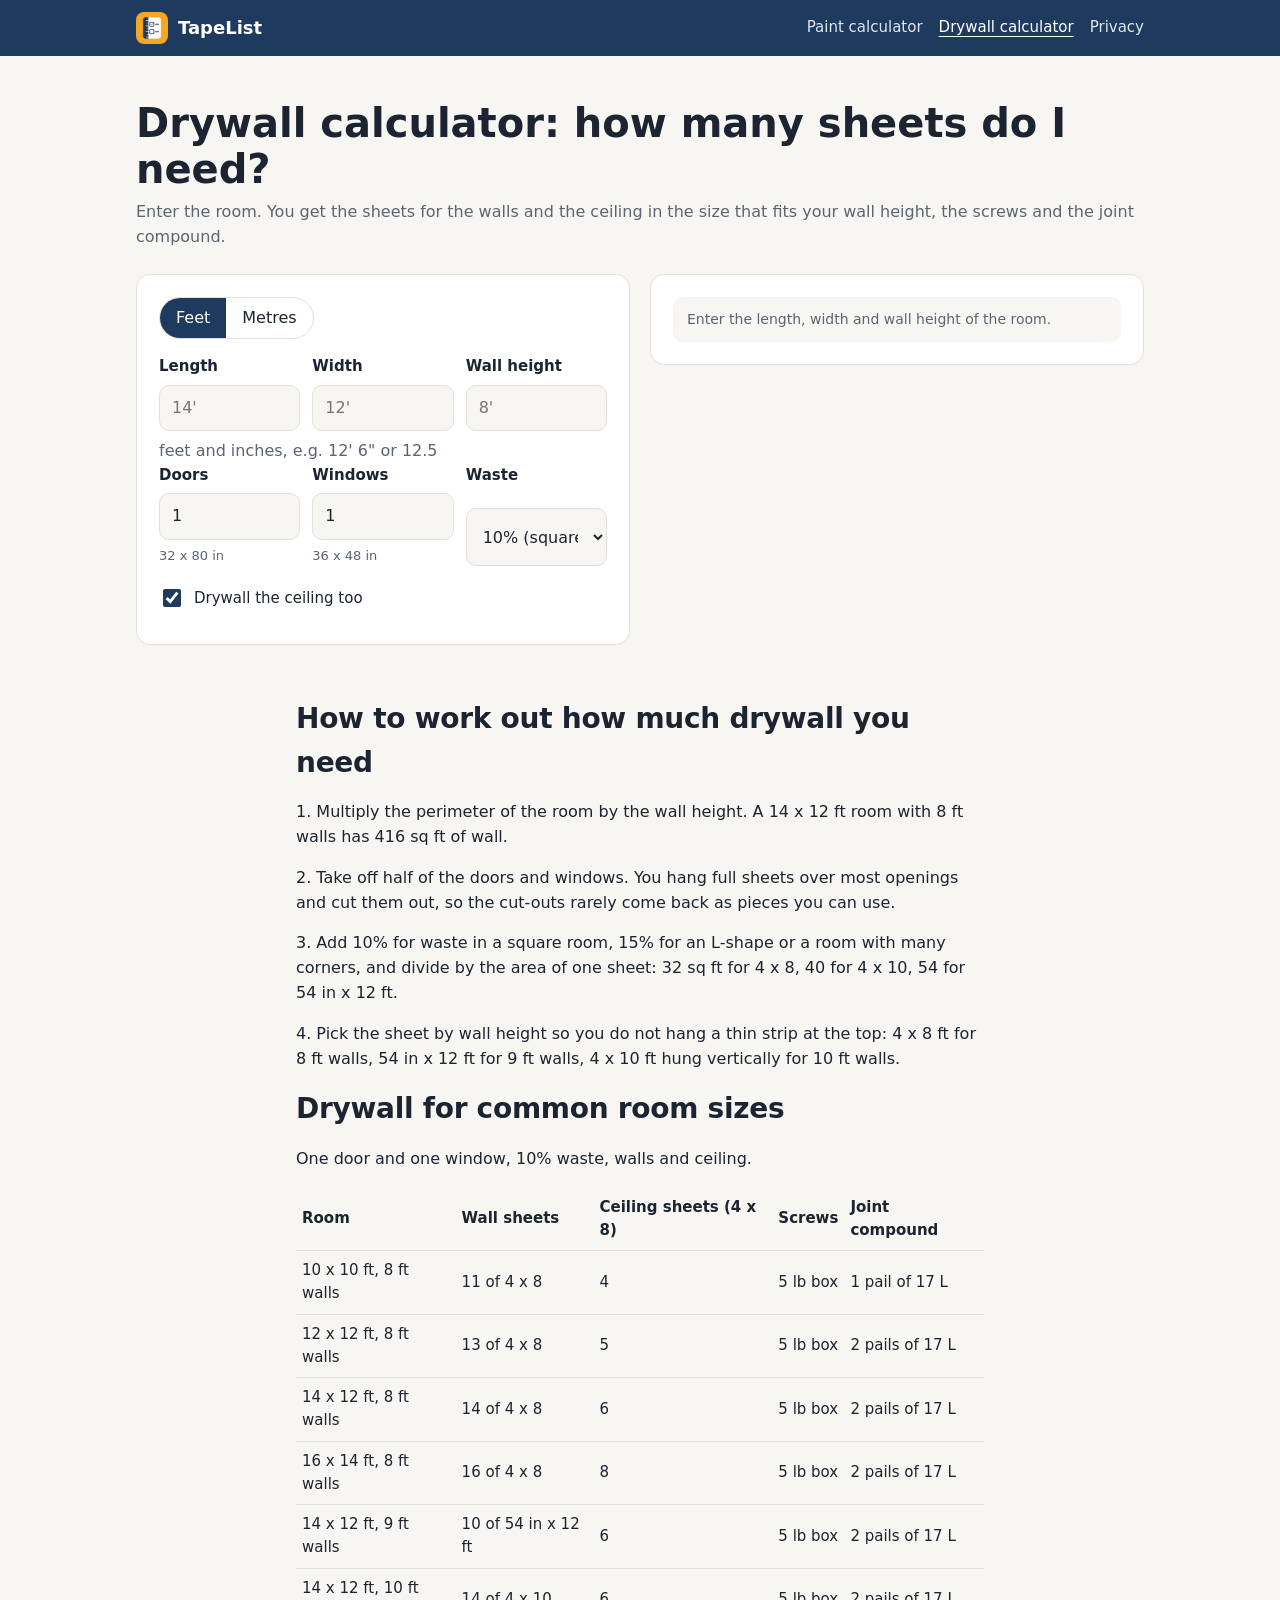
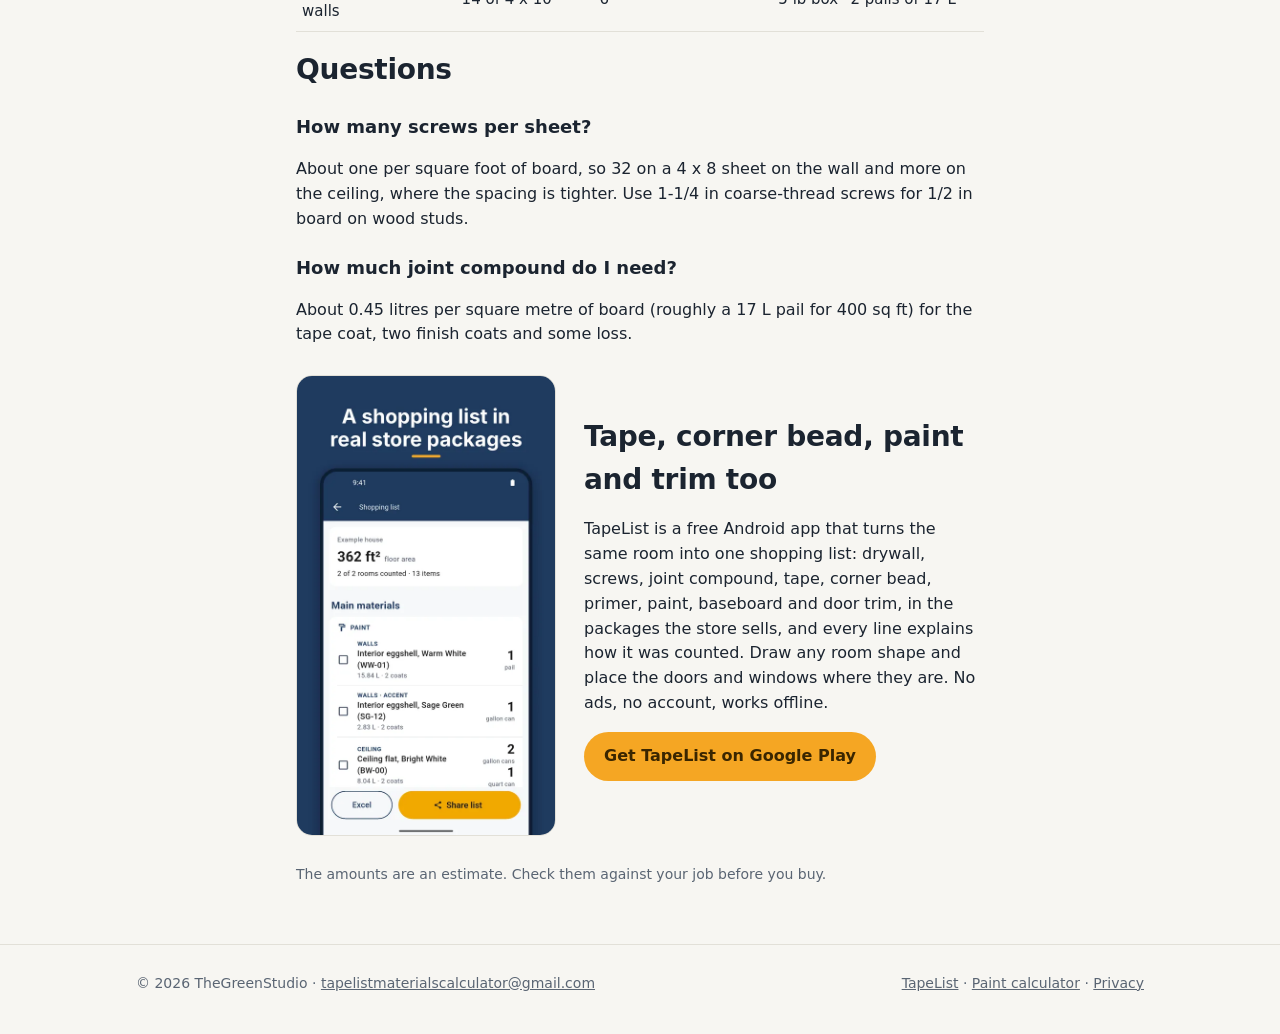
==== drywall-calculator/index.html @ efafe375 "site: landing page, paint and drywall calculators Co-Authored-By: Claude Opus 5.5 <noreply@anthropic" ====
<!doctype html>
<html lang="en">
<head>
<meta charset="utf-8">
<meta name="viewport" content="width=device-width, initial-scale=1">
<title>Drywall Calculator: How Many Sheets of Drywall Do I Need? | TapeList</title>
<meta name="description" content="Free drywall calculator for a room. Enter the size, doors and windows and get the sheets for walls and ceiling, screws and joint compound, with the math shown.">
<link rel="canonical" href="https://tapelistapp.github.io/drywall-calculator/">
<link rel="icon" href="/img/favicon.png">
<meta property="og:title" content="Drywall calculator: how many sheets do I need?">
<meta property="og:description" content="Room size in, sheets, screws and joint compound out, in the sizes stores sell.">
<meta property="og:image" content="https://tapelistapp.github.io/img/7-shopping-list.webp">
<link rel="stylesheet" href="/assets/site.css">
<script>window.CALC = 'drywall'; window.PLAY_URL = 'https://play.google.com/store/apps/details?id=io.github.tapelistapp&referrer=utm_source%3Dtapelist_site%26utm_medium%3Dweb%26utm_campaign%3Ddrywall_calculator';</script>
<script src="/assets/calc.js" defer></script>
<script src="/assets/ui.js" defer></script>
<script type="application/ld+json">
{"@context":"https://schema.org","@type":"FAQPage","mainEntity":[
{"@type":"Question","name":"How many sheets of drywall do I need for a 12 x 12 room?","acceptedAnswer":{"@type":"Answer","text":"A 12 x 12 ft room with 8 ft walls, one door and one window needs about 13 sheets of 4 x 8 ft drywall for the walls and 5 for the ceiling, with 10% for waste and half of the doors and windows taken off."}},
{"@type":"Question","name":"What size drywall should I buy for 9 ft walls?","acceptedAnswer":{"@type":"Answer","text":"For 9 ft walls, 54 in x 12 ft sheets hung horizontally cover the height in two rows with no strip. For 8 ft walls use 4 x 8 ft (or 4 x 12 ft) sheets, and for 10 ft walls 4 x 10 ft sheets hung vertically."}},
{"@type":"Question","name":"How many drywall screws do I need?","acceptedAnswer":{"@type":"Answer","text":"About one screw per square foot of board on walls and 30% more on ceilings, where the spacing is tighter. A pound of 1-1/4 in coarse screws holds roughly 240 to 280 screws, so a typical room takes one 5 lb box."}}
]}
</script>
</head>
<body>
<header class="top"><div class="wrap">
  <a class="brand" href="/"><img src="/img/icon-192.png" alt="" width="32" height="32">TapeList</a>
  <nav class="nav"><a href="/paint-calculator/">Paint calculator</a><a href="/drywall-calculator/" aria-current="page">Drywall calculator</a><a class="hide-sm" href="/privacy/">Privacy</a></nav>
</div></header>

<section class="block"><div class="wrap">
  <h1 style="font-size:clamp(28px,4.5vw,40px);margin:0 0 8px;line-height:1.15">Drywall calculator: how many sheets do I need?</h1>
  <p class="sub">Enter the room. You get the sheets for the walls and the ceiling in the size that fits your wall height, the screws and the joint compound.</p>

  <div class="calc">
    <form class="card" id="form" onsubmit="return false">
      <div class="seg" role="group" aria-label="Units"><button type="button" id="u-ft" aria-pressed="true">Feet</button><button type="button" id="u-m" aria-pressed="false">Metres</button></div>
      <div class="row3">
        <div class="field"><label for="len">Length</label><input id="len" type="text" inputmode="decimal" placeholder="14'" autocomplete="off"></div>
        <div class="field"><label for="wid">Width</label><input id="wid" type="text" inputmode="decimal" placeholder="12'" autocomplete="off"></div>
        <div class="field"><label for="hgt">Wall height</label><input id="hgt" type="text" inputmode="decimal" placeholder="8'" autocomplete="off"></div>
      </div>
      <p class="field hint unit-hint" style="margin-top:-6px">feet and inches, e.g. 12' 6" or 12.5</p>
      <div class="row3">
        <div class="field"><label for="doors">Doors</label><input id="doors" type="number" min="0" max="20" value="1"><span class="hint">32 x 80 in</span></div>
        <div class="field"><label for="windows">Windows</label><input id="windows" type="number" min="0" max="30" value="1"><span class="hint">36 x 48 in</span></div>
        <div class="field"><label for="waste">Waste</label><select id="waste"><option value="10" selected>10% (square room)</option><option value="15">15% (L-shape, many corners)</option></select></div>
      </div>
      <label class="check"><input type="checkbox" id="ceil" checked> Drywall the ceiling too</label>
    </form>
    <div class="card result" id="out" aria-live="polite"></div>
  </div>
</div></section>

<section class="block" style="padding-top:8px"><div class="wrap article">
  <h2>How to work out how much drywall you need</h2>
  <p>1. Multiply the perimeter of the room by the wall height. A 14 x 12 ft room with 8 ft walls has 416 sq ft of wall.</p>
  <p>2. Take off half of the doors and windows. You hang full sheets over most openings and cut them out, so the cut-outs rarely come back as pieces you can use.</p>
  <p>3. Add 10% for waste in a square room, 15% for an L-shape or a room with many corners, and divide by the area of one sheet: 32 sq ft for 4 x 8, 40 for 4 x 10, 54 for 54 in x 12 ft.</p>
  <p>4. Pick the sheet by wall height so you do not hang a thin strip at the top: 4 x 8 ft for 8 ft walls, 54 in x 12 ft for 9 ft walls, 4 x 10 ft hung vertically for 10 ft walls.</p>

  <h2>Drywall for common room sizes</h2>
  <p>One door and one window, 10% waste, walls and ceiling.</p>
  <table>
    <thead><tr><th>Room</th><th>Wall sheets</th><th>Ceiling sheets (4 x 8)</th><th>Screws</th><th>Joint compound</th></tr></thead>
    <tbody>
      <tr><td>10 x 10 ft, 8 ft walls</td><td>11 of 4 x 8</td><td>4</td><td>5 lb box</td><td>1 pail of 17 L</td></tr>
      <tr><td>12 x 12 ft, 8 ft walls</td><td>13 of 4 x 8</td><td>5</td><td>5 lb box</td><td>2 pails of 17 L</td></tr>
      <tr><td>14 x 12 ft, 8 ft walls</td><td>14 of 4 x 8</td><td>6</td><td>5 lb box</td><td>2 pails of 17 L</td></tr>
      <tr><td>16 x 14 ft, 8 ft walls</td><td>16 of 4 x 8</td><td>8</td><td>5 lb box</td><td>2 pails of 17 L</td></tr>
      <tr><td>14 x 12 ft, 9 ft walls</td><td>10 of 54 in x 12 ft</td><td>6</td><td>5 lb box</td><td>2 pails of 17 L</td></tr>
      <tr><td>14 x 12 ft, 10 ft walls</td><td>14 of 4 x 10</td><td>6</td><td>5 lb box</td><td>2 pails of 17 L</td></tr>
    </tbody>
  </table>

  <h2>Questions</h2>
  <h3>How many screws per sheet?</h3>
  <p>About one per square foot of board, so 32 on a 4 x 8 sheet on the wall and more on the ceiling, where the spacing is tighter. Use 1-1/4 in coarse-thread screws for 1/2 in board on wood studs.</p>
  <h3>How much joint compound do I need?</h3>
  <p>About 0.45 litres per square metre of board (roughly a 17 L pail for 400 sq ft) for the tape coat, two finish coats and some loss.</p>

  <div class="feature-shot">
    <img src="/img/7-shopping-list.webp" alt="TapeList app shopping list with drywall, screws and joint compound" width="540" height="960" loading="lazy">
    <div>
      <h2 style="margin-top:0">Tape, corner bead, paint and trim too</h2>
      <p>TapeList is a free Android app that turns the same room into one shopping list: drywall, screws, joint compound, tape, corner bead, primer, paint, baseboard and door trim, in the packages the store sells, and every line explains how it was counted. Draw any room shape and place the doors and windows where they are. No ads, no account, works offline.</p>
      <p><a class="btn" href="https://play.google.com/store/apps/details?id=io.github.tapelistapp&amp;referrer=utm_source%3Dtapelist_site%26utm_medium%3Dweb%26utm_campaign%3Ddrywall_calculator">Get TapeList on Google Play</a></p>
    </div>
  </div>
  <p class="hint" style="color:var(--muted);font-size:14px;margin-top:28px">The amounts are an estimate. Check them against your job before you buy.</p>
</div></section>

<footer><div class="wrap"><span>&copy; 2026 TheGreenStudio &middot; <a href="mailto:tapelistmaterialscalculator@gmail.com">tapelistmaterialscalculator@gmail.com</a></span><span><a href="/">TapeList</a> &middot; <a href="/paint-calculator/">Paint calculator</a> &middot; <a href="/privacy/">Privacy</a></span></div></footer>
</body>
</html>
---- assets/site.css ----
:root {
  --navy: #1f3a5f;
  --navy-2: #2b4c78;
  --amber: #f5a623;
  --amber-ink: #3a2600;
  --bg: #f7f6f2;
  --card: #ffffff;
  --ink: #1b2430;
  --muted: #5a6573;
  --line: #e2e0d8;
  --ok: #2f7d4f;
  --radius: 14px;
}
@media (prefers-color-scheme: dark) {
  :root {
    --bg: #11161d;
    --card: #1a222c;
    --ink: #e8ecf1;
    --muted: #a3adba;
    --line: #2c3743;
    --navy-2: #8fb0d9;
  }
}
* { box-sizing: border-box; }
html { -webkit-text-size-adjust: 100%; }
body {
  margin: 0;
  background: var(--bg);
  color: var(--ink);
  font: 16px/1.55 system-ui, -apple-system, "Segoe UI", Roboto, "Helvetica Neue", Arial, sans-serif;
}
a { color: var(--navy-2); }
img { max-width: 100%; height: auto; display: block; }
.wrap { max-width: 1040px; margin: 0 auto; padding: 0 16px; }

/* header */
.top { background: var(--navy); color: #fff; }
.top .wrap { display: flex; align-items: center; justify-content: space-between; gap: 12px; padding-top: 12px; padding-bottom: 12px; }
.brand { display: flex; align-items: center; gap: 10px; color: #fff; text-decoration: none; font-weight: 700; font-size: 18px; }
.brand img { width: 32px; height: 32px; border-radius: 8px; }
.nav { display: flex; gap: 16px; flex-wrap: wrap; }
.nav a { color: #dfe7f2; text-decoration: none; font-size: 15px; }
.nav a:hover, .nav a[aria-current="page"] { color: #fff; text-decoration: underline; text-underline-offset: 4px; }

/* buttons */
.btn {
  display: inline-flex; align-items: center; gap: 8px; justify-content: center;
  background: var(--amber); color: var(--amber-ink); font-weight: 700; text-decoration: none;
  padding: 12px 20px; border-radius: 999px; border: 0; font-size: 16px; cursor: pointer;
}
.btn:hover { filter: brightness(1.05); }
.btn.ghost { background: transparent; color: #fff; border: 1.5px solid rgba(255,255,255,.6); }

/* hero */
.hero { background: var(--navy); color: #fff; padding: 40px 0 56px; }
.hero .wrap { display: grid; grid-template-columns: 1.2fr .8fr; gap: 32px; align-items: center; }
.hero h1 { font-size: clamp(30px, 5vw, 46px); line-height: 1.1; margin: 0 0 14px; letter-spacing: -.01em; }
.hero p.lead { font-size: 19px; color: #dfe7f2; margin: 0 0 22px; max-width: 34em; }
.hero .cta { display: flex; gap: 12px; flex-wrap: wrap; }
.hero .note { font-size: 14px; color: #b9c7da; margin-top: 14px; }
.hero .shots { display: grid; grid-template-columns: 1fr 1fr; gap: 12px; }
.hero .shots img { border-radius: 16px; box-shadow: 0 10px 30px rgba(0,0,0,.35); }
.hero .shots img:nth-child(2) { margin-top: 36px; }

/* sections */
section.block { padding: 44px 0; }
section.block h2 { font-size: 28px; margin: 0 0 8px; letter-spacing: -.01em; }
section.block p.sub { color: var(--muted); margin: 0 0 24px; }
.grid3 { display: grid; grid-template-columns: repeat(3, 1fr); gap: 16px; }
.card { background: var(--card); border: 1px solid var(--line); border-radius: var(--radius); padding: 20px; }
.card h3 { margin: 0 0 6px; font-size: 18px; }
.card p { margin: 0; color: var(--muted); }
.feature-shot { display: grid; grid-template-columns: 260px 1fr; gap: 28px; align-items: center; margin-top: 28px; }
.feature-shot img { border-radius: 16px; border: 1px solid var(--line); }

/* calculator */
.calc { display: grid; grid-template-columns: 1fr 1fr; gap: 20px; align-items: start; }
.calc .card { padding: 22px; }
.field { display: grid; gap: 6px; margin-bottom: 14px; }
.field label { font-weight: 600; font-size: 15px; }
.field .hint { font-size: 13px; color: var(--muted); }
.row2 { display: grid; grid-template-columns: 1fr 1fr; gap: 12px; }
.row3 { display: grid; grid-template-columns: 1fr 1fr 1fr; gap: 12px; }
input[type="text"], input[type="number"], select {
  width: 100%; font: inherit; color: var(--ink); background: var(--bg);
  border: 1.5px solid var(--line); border-radius: 10px; padding: 10px 12px;
}
input:focus, select:focus { outline: none; border-color: var(--amber); box-shadow: 0 0 0 3px rgba(245,166,35,.25); }
input.bad { border-color: #c0392b; }
.check { display: flex; gap: 10px; align-items: center; margin: 6px 0 12px; font-size: 15px; }
.check input { width: 18px; height: 18px; accent-color: var(--navy); }
.seg { display: inline-flex; border: 1.5px solid var(--line); border-radius: 999px; overflow: hidden; margin-bottom: 16px; }
.seg button { font: inherit; border: 0; background: transparent; color: var(--ink); padding: 8px 16px; cursor: pointer; }
.seg button[aria-pressed="true"] { background: var(--navy); color: #fff; }

.result h3 { margin: 0 0 12px; font-size: 18px; }
.buy { list-style: none; margin: 0 0 16px; padding: 0; }
.buy li { display: flex; justify-content: space-between; gap: 12px; padding: 12px 0; border-bottom: 1px solid var(--line); }
.buy li:last-child { border-bottom: 0; }
.buy .what { font-weight: 600; }
.buy .what small { display: block; font-weight: 400; color: var(--muted); font-size: 13px; }
.buy .qty { font-weight: 800; font-size: 18px; white-space: nowrap; color: var(--navy-2); }
.why { font-size: 14px; color: var(--muted); background: var(--bg); border-radius: 10px; padding: 12px 14px; }
.why b { color: var(--ink); }
.promo { margin-top: 16px; padding: 16px; border-radius: 12px; background: var(--navy); color: #fff; }
.promo p { margin: 0 0 12px; color: #dfe7f2; font-size: 15px; }

/* article */
.article { max-width: 720px; }
.article h2 { font-size: 24px; margin: 32px 0 8px; }
.article h3 { font-size: 18px; margin: 22px 0 6px; }
.article table { border-collapse: collapse; width: 100%; margin: 10px 0 16px; font-size: 15px; }
.article th, .article td { border-bottom: 1px solid var(--line); padding: 8px 6px; text-align: left; }
.article th { font-weight: 700; }

footer { border-top: 1px solid var(--line); padding: 28px 0 40px; color: var(--muted); font-size: 14px; }
footer .wrap { display: flex; justify-content: space-between; gap: 16px; flex-wrap: wrap; }
footer a { color: var(--muted); }

@media (max-width: 820px) {
  .hero .wrap, .calc, .feature-shot { grid-template-columns: 1fr; }
  .hero .shots { max-width: 420px; }
  .grid3 { grid-template-columns: 1fr; }
  .feature-shot img { max-width: 260px; }
  .nav { gap: 12px; }
  .nav a.hide-sm { display: none; }
}
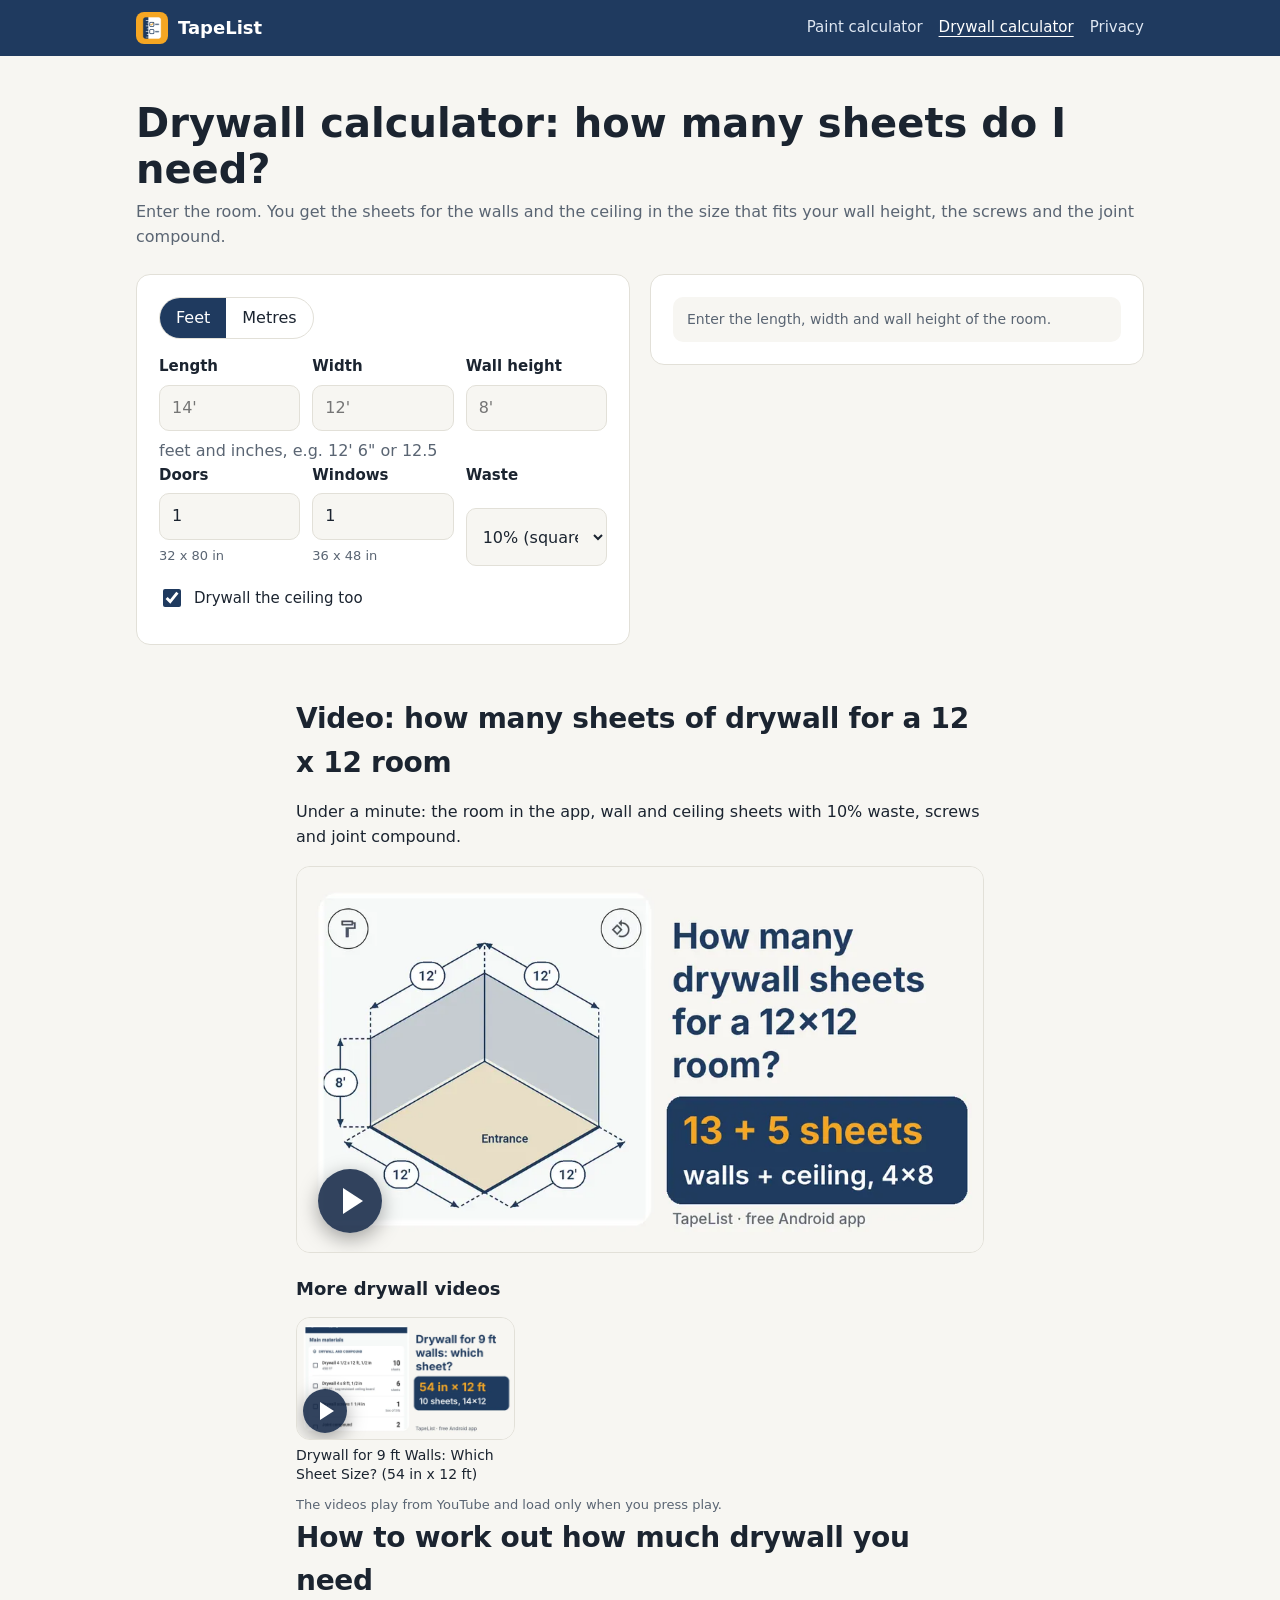
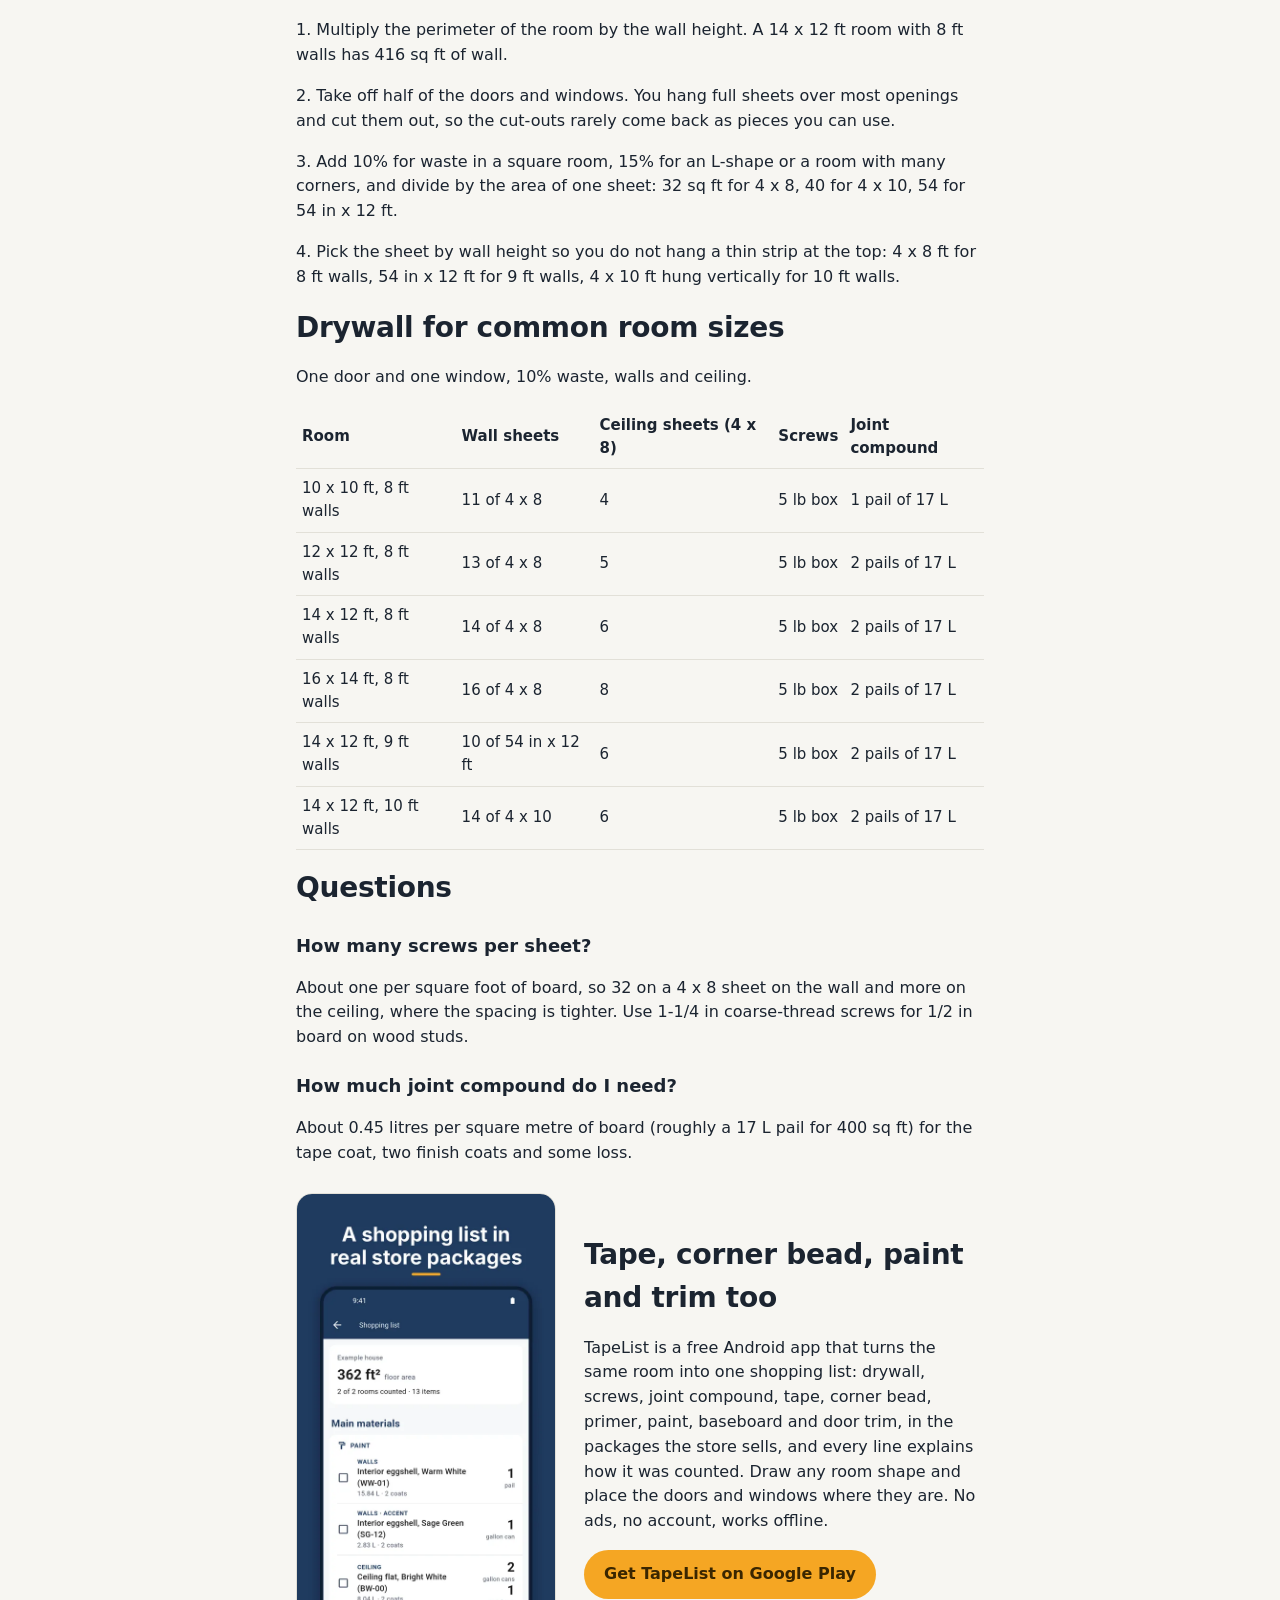
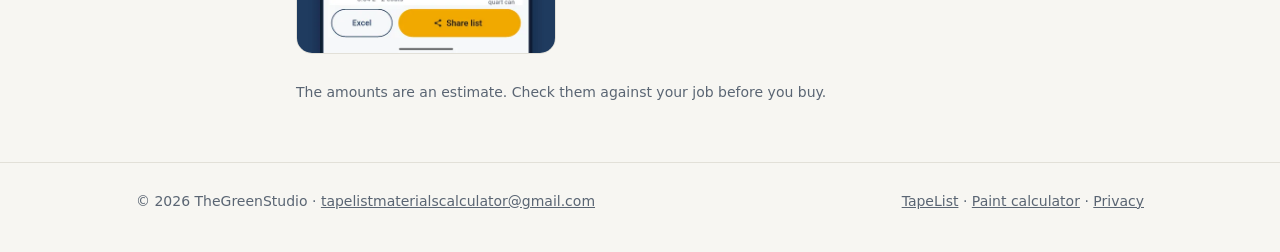
==== commit a1461dc9: "calculators: embed videos 2-6 (click to load, VideoObject) Co-Authored-By: Claude Opus 5.5 <noreply@" ====
--- a/drywall-calculator/index.html
+++ b/drywall-calculator/index.html
@@ -20,6 +20,12 @@
 {"@type":"Question","name":"What size drywall should I buy for 9 ft walls?","acceptedAnswer":{"@type":"Answer","text":"For 9 ft walls, 54 in x 12 ft sheets hung horizontally cover the height in two rows with no strip. For 8 ft walls use 4 x 8 ft (or 4 x 12 ft) sheets, and for 10 ft walls 4 x 10 ft sheets hung vertically."}},
 {"@type":"Question","name":"How many drywall screws do I need?","acceptedAnswer":{"@type":"Answer","text":"About one screw per square foot of board on walls and 30% more on ceilings, where the spacing is tighter. A pound of 1-1/4 in coarse screws holds roughly 240 to 280 screws, so a typical room takes one 5 lb box."}}
 ]}
+</script>
+<script type="application/ld+json">
+{"@context": "https://schema.org", "@type": "VideoObject", "name": "How Many Sheets of Drywall for a 12x12 Room? (13 + 5)", "description": "A 12x12 room with 8 ft walls, one door and one window takes 13 sheets of 4x8 drywall for the walls and 5 for the ceiling (10% waste included), plus 1 box of screws (5 lb) and 2 pails of joint compound.", "thumbnailUrl": ["https://tapelistapp.github.io/img/video-v2-drywall-12x12.webp", "https://i.ytimg.com/vi/J6LXCZWHs7w/hqdefault.jpg"], "uploadDate": "2026-11-24T18:30:00-06:00", "duration": "PT47S", "embedUrl": "https://www.youtube-nocookie.com/embed/J6LXCZWHs7w", "url": "https://www.youtube.com/watch?v=J6LXCZWHs7w", "publisher": {"@type": "Organization", "name": "TheGreenStudio"}}
+</script>
+<script type="application/ld+json">
+{"@context": "https://schema.org", "@type": "VideoObject", "name": "Drywall for 9 ft Walls: Which Sheet Size? (54 in x 12 ft)", "description": "For 9 ft walls, hang 54 in x 12 ft sheets (4 1/2 x 12 ft): two rows make exactly 9 ft, with no 1 ft strip. A 14x12 room with 9 ft walls takes 10 of them, plus 6 sheets of 4x8 ceiling board.", "thumbnailUrl": ["https://tapelistapp.github.io/img/video-v5-drywall-9ft-walls.webp", "https://i.ytimg.com/vi/8Ft7YEdm2PE/hqdefault.jpg"], "uploadDate": "2026-11-24T18:30:00-06:00", "duration": "PT37S", "embedUrl": "https://www.youtube-nocookie.com/embed/8Ft7YEdm2PE", "url": "https://www.youtube.com/watch?v=8Ft7YEdm2PE", "publisher": {"@type": "Organization", "name": "TheGreenStudio"}}
 </script>
 </head>
 <body>
@@ -53,6 +59,25 @@
 </div></section>
 
 <section class="block" style="padding-top:8px"><div class="wrap article">
+  <h2>Video: how many sheets of drywall for a 12 x 12 room</h2>
+  <p>Under a minute: the room in the app, wall and ceiling sheets with 10% waste, screws and joint compound.</p>
+  <a class="video" href="https://www.youtube.com/watch?v=J6LXCZWHs7w" data-yt="J6LXCZWHs7w" aria-label="Play the video: How Many Sheets of Drywall for a 12x12 Room? (13 + 5)">
+    <img src="/img/video-v2-drywall-12x12.webp" alt="How Many Sheets of Drywall for a 12x12 Room? (13 + 5)" width="960" height="540" loading="lazy">
+    <span class="play" aria-hidden="true"></span>
+  </a>
+  <h3 class="vgrid-title">More drywall videos</h3>
+<div class="vgrid">
+  <figure>
+  <a class="video" href="https://www.youtube.com/watch?v=8Ft7YEdm2PE" data-yt="8Ft7YEdm2PE" aria-label="Play the video: Drywall for 9 ft Walls: Which Sheet Size? (54 in x 12 ft)">
+    <img src="/img/video-v5-drywall-9ft-walls.webp" alt="Drywall for 9 ft Walls: Which Sheet Size? (54 in x 12 ft)" width="960" height="540" loading="lazy">
+    <span class="play" aria-hidden="true"></span>
+  </a>
+    <figcaption>Drywall for 9 ft Walls: Which Sheet Size? (54 in x 12 ft)</figcaption>
+  </figure>
+</div>
+  <p class="hint video-note">The videos play from YouTube and load only when you press play.</p>
+</div>
+<div class="wrap article">
   <h2>How to work out how much drywall you need</h2>
   <p>1. Multiply the perimeter of the room by the wall height. A 14 x 12 ft room with 8 ft walls has 416 sq ft of wall.</p>
   <p>2. Take off half of the doors and windows. You hang full sheets over most openings and cut them out, so the cut-outs rarely come back as pieces you can use.</p>
@@ -91,5 +116,8 @@
 </div></section>
 
 <footer><div class="wrap"><span>&copy; 2026 TheGreenStudio &middot; <a href="mailto:tapelistmaterialscalculator@gmail.com">tapelistmaterialscalculator@gmail.com</a></span><span><a href="/">TapeList</a> &middot; <a href="/paint-calculator/">Paint calculator</a> &middot; <a href="/privacy/">Privacy</a></span></div></footer>
+<script>
+document.querySelectorAll('a.video[data-yt]').forEach(function(a){a.addEventListener('click',function(e){e.preventDefault();var f=document.createElement('iframe');f.src='https://www.youtube-nocookie.com/embed/'+a.dataset.yt+'?autoplay=1&rel=0';f.title=a.getAttribute('aria-label');f.allow='autoplay; encrypted-media; picture-in-picture';f.allowFullscreen=true;f.className='video-frame';a.replaceWith(f);});});
+</script>
 </body>
 </html>
--- a/assets/site.css
+++ b/assets/site.css
@@ -125,3 +125,18 @@
   .nav { gap: 12px; }
   .nav a.hide-sm { display: none; }
 }
+
+/* video */
+.video, .video-frame { display: block; position: relative; width: 100%; aspect-ratio: 16 / 9; border-radius: var(--radius); overflow: hidden; border: 1px solid var(--line); background: #000; margin: 12px 0 6px; }
+.video img { width: 100%; height: 100%; object-fit: cover; display: block; }
+.video .play { position: absolute; left: 3%; bottom: 5%; width: 64px; height: 64px; border-radius: 50%; background: rgba(15,35,66,.85); box-shadow: 0 6px 20px rgba(0,0,0,.35); }
+.video .play::after { content: ""; position: absolute; left: 25px; top: 19px; border-style: solid; border-width: 13px 0 13px 20px; border-color: transparent transparent transparent #fff; }
+.video:hover .play, .video:focus-visible .play { background: var(--amber); }
+.video-note { font-size: 13px; color: var(--muted); margin: 12px 0 0; }
+.vgrid-title { font-size: 18px; margin: 24px 0 4px; }
+.vgrid { display: grid; grid-template-columns: repeat(auto-fill, minmax(200px, 1fr)); gap: 16px; }
+.vgrid figure { margin: 0; }
+.vgrid .video { margin: 8px 0 6px; }
+.vgrid .video .play { width: 44px; height: 44px; }
+.vgrid .video .play::after { left: 17px; top: 13px; border-width: 9px 0 9px 14px; }
+.vgrid figcaption { font-size: 14px; line-height: 1.35; color: var(--ink); }
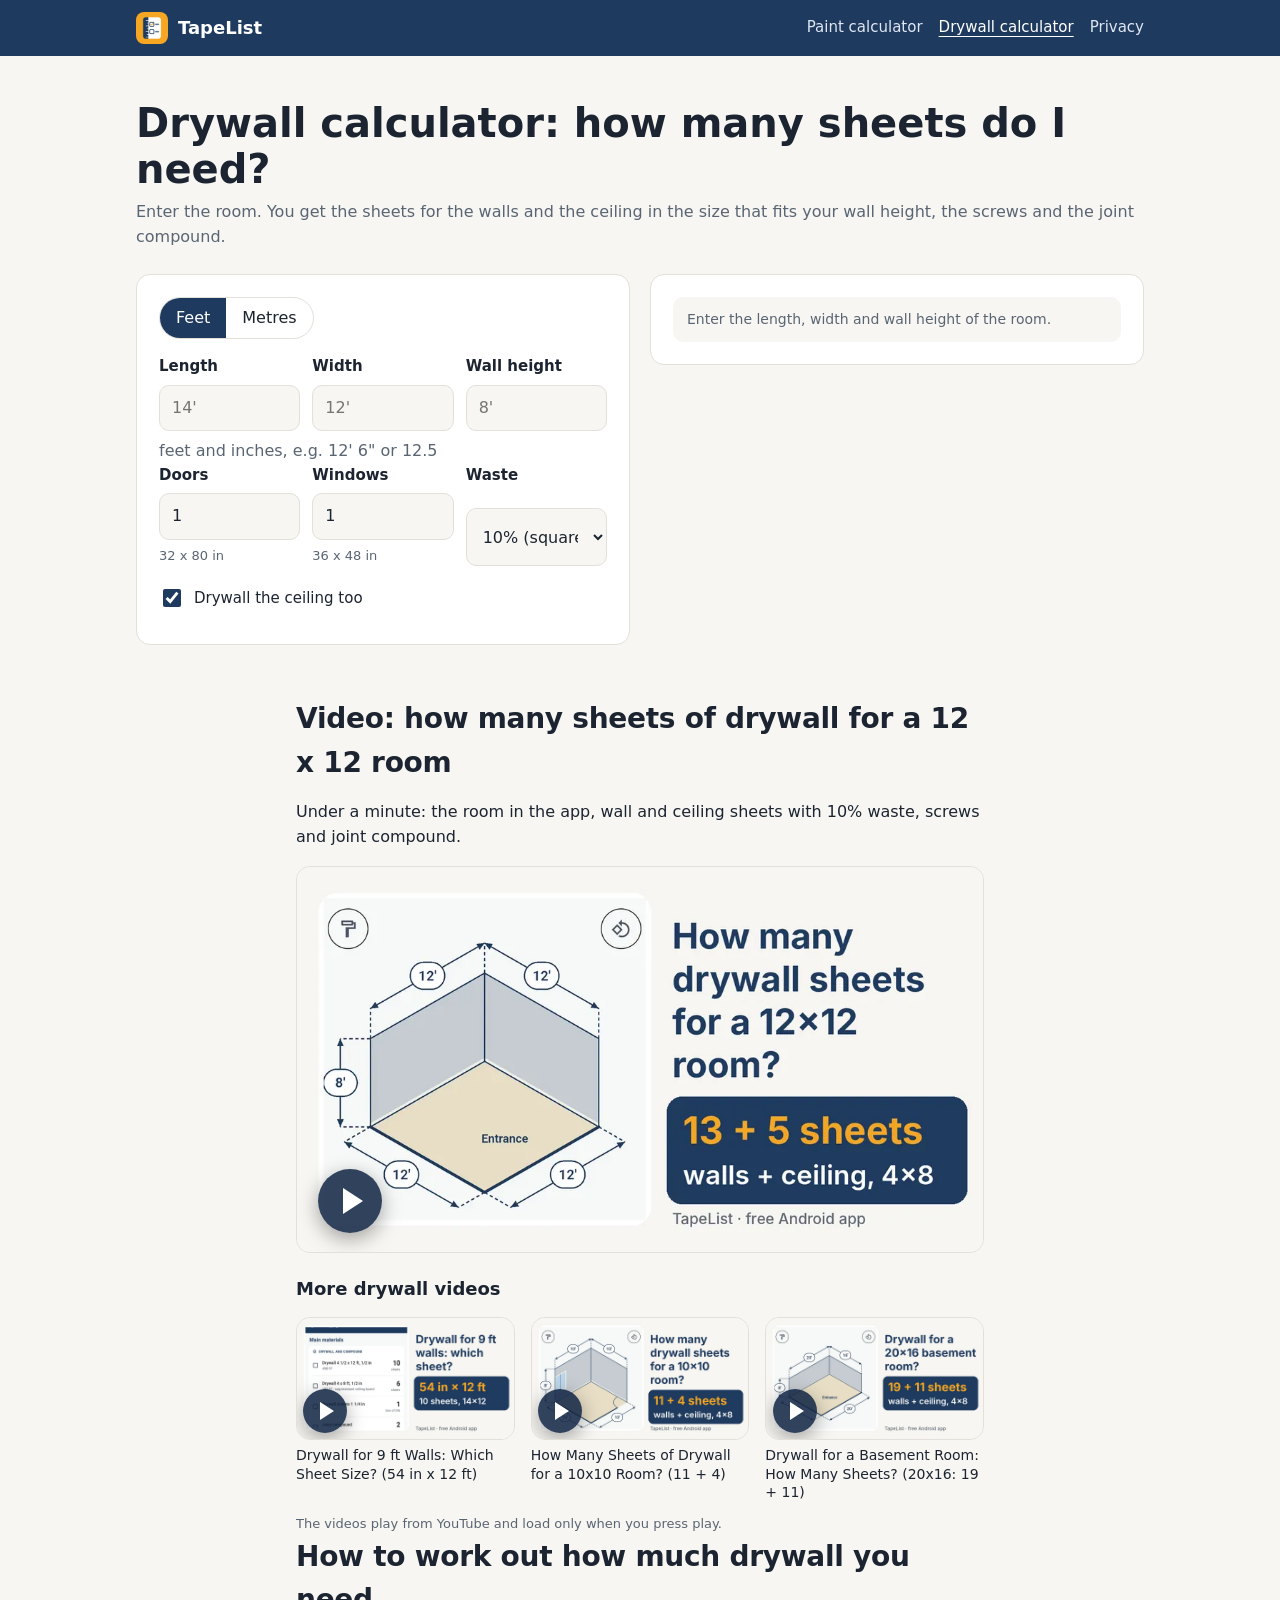
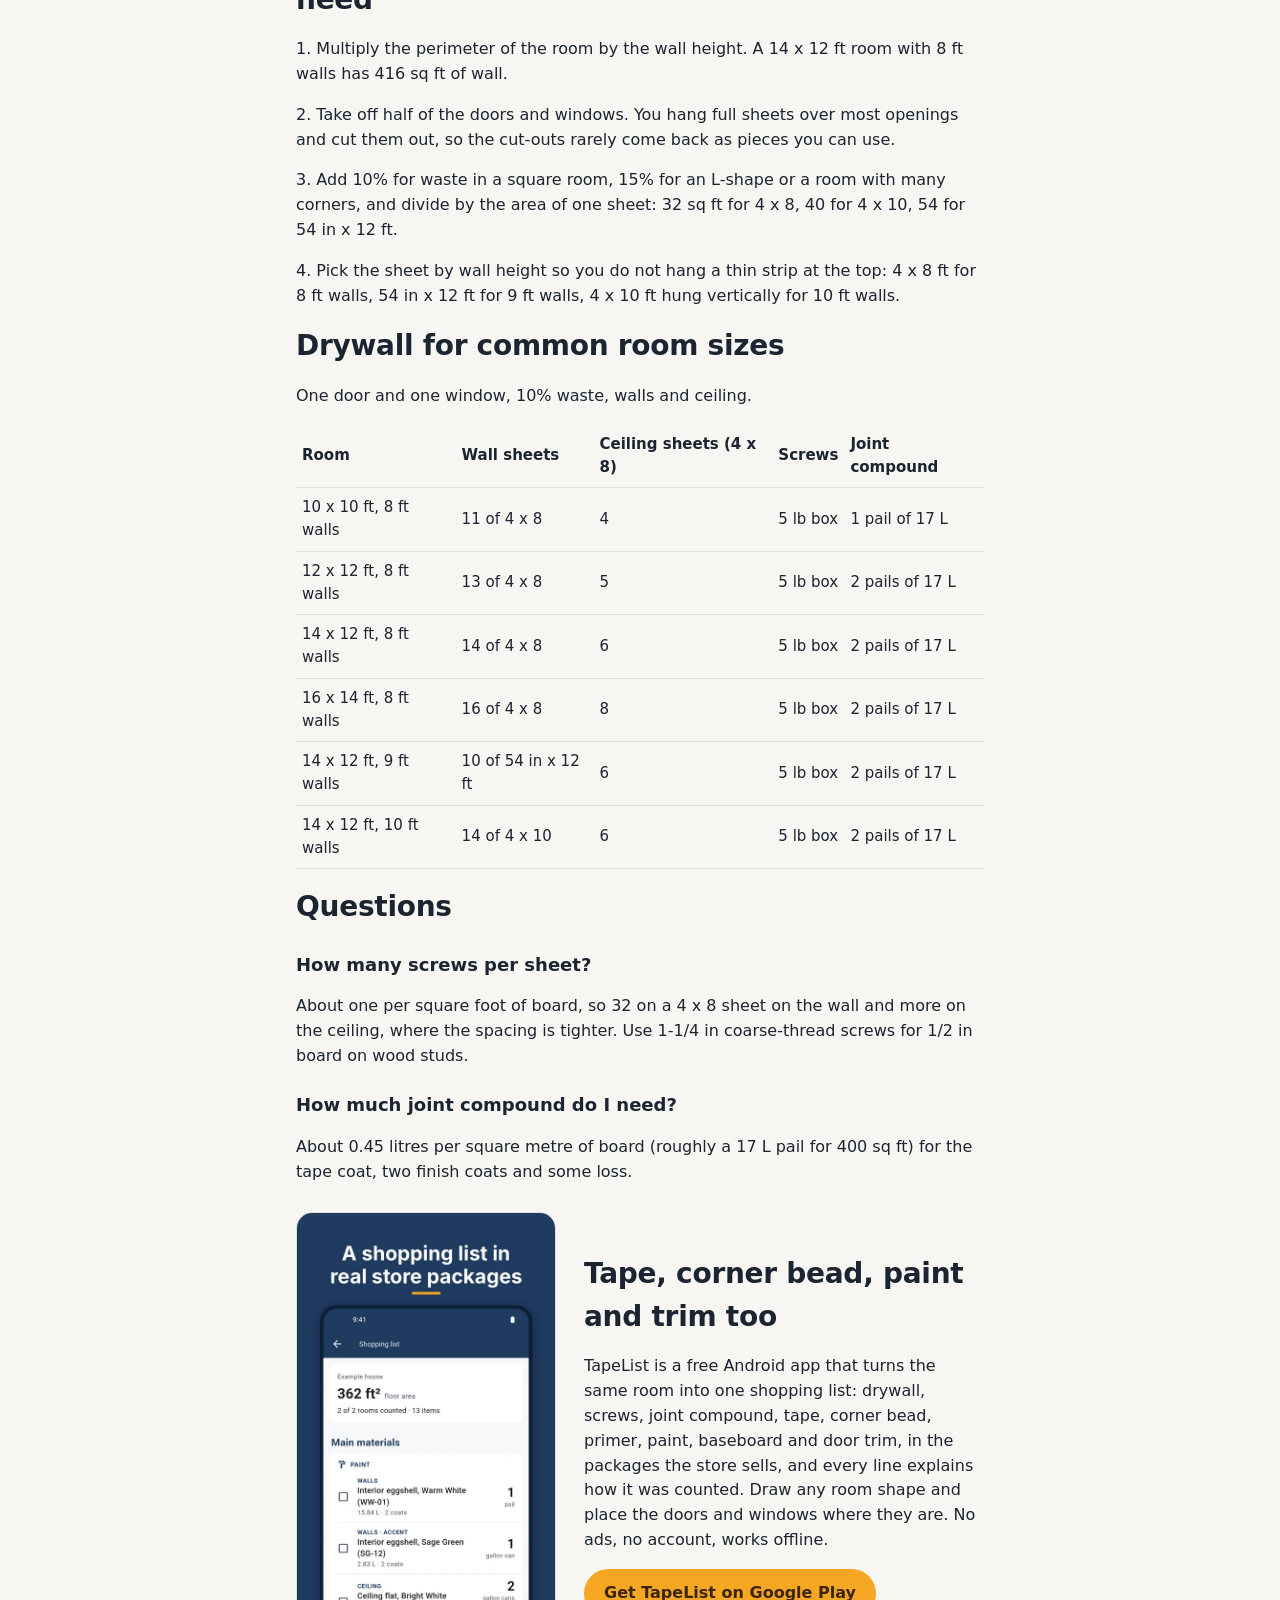
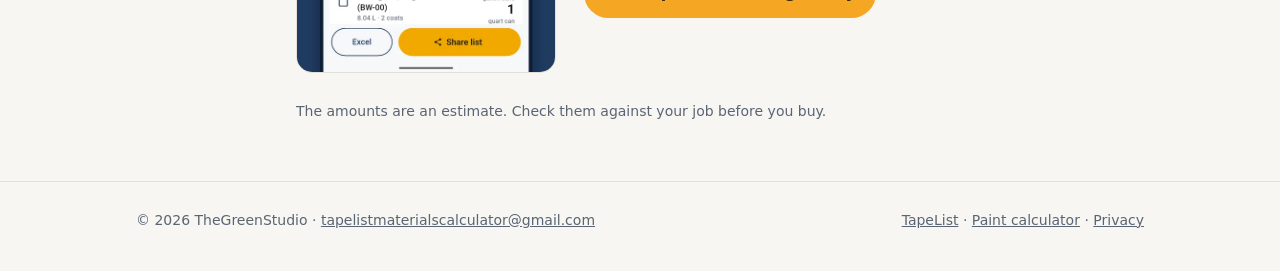
==== commit b3c76bad: "calculators: embed videos 7-10, 12 (click to load, VideoObject) Paint page: primer for new drywall, " ====
--- a/drywall-calculator/index.html
+++ b/drywall-calculator/index.html
@@ -26,6 +26,12 @@
 </script>
 <script type="application/ld+json">
 {"@context": "https://schema.org", "@type": "VideoObject", "name": "Drywall for 9 ft Walls: Which Sheet Size? (54 in x 12 ft)", "description": "For 9 ft walls, hang 54 in x 12 ft sheets (4 1/2 x 12 ft): two rows make exactly 9 ft, with no 1 ft strip. A 14x12 room with 9 ft walls takes 10 of them, plus 6 sheets of 4x8 ceiling board.", "thumbnailUrl": ["https://tapelistapp.github.io/img/video-v5-drywall-9ft-walls.webp", "https://i.ytimg.com/vi/8Ft7YEdm2PE/hqdefault.jpg"], "uploadDate": "2026-11-24T18:30:00-06:00", "duration": "PT37S", "embedUrl": "https://www.youtube-nocookie.com/embed/8Ft7YEdm2PE", "url": "https://www.youtube.com/watch?v=8Ft7YEdm2PE", "publisher": {"@type": "Organization", "name": "TheGreenStudio"}}
+</script>
+<script type="application/ld+json">
+{"@context": "https://schema.org", "@type": "VideoObject", "name": "How Many Sheets of Drywall for a 10x10 Room? (11 + 4)", "description": "A 10x10 room with 8 ft walls, one door and one window takes 11 sheets of 4x8 drywall for the walls and 4 for the ceiling (10% waste included), plus 1 box of screws (5 lb) and 1 pail of joint compound (17 L).", "thumbnailUrl": ["https://tapelistapp.github.io/img/video-v9-drywall-10x10.webp", "https://i.ytimg.com/vi/AFMwbjLiZJI/hqdefault.jpg"], "uploadDate": "2026-11-25T18:00:00-06:00", "duration": "PT40S", "embedUrl": "https://www.youtube-nocookie.com/embed/AFMwbjLiZJI", "url": "https://www.youtube.com/watch?v=AFMwbjLiZJI", "publisher": {"@type": "Organization", "name": "TheGreenStudio"}}
+</script>
+<script type="application/ld+json">
+{"@context": "https://schema.org", "@type": "VideoObject", "name": "Drywall for a Basement Room: How Many Sheets? (20x16: 19 + 11)", "description": "A 20x16 basement room with 8 ft walls, two doors and three windows takes 19 sheets of 4x8 drywall for the walls and 11 for the ceiling (10% waste included), plus 1 box of screws (5 lb) and 2 pails of joint compound (17 L) and a 2 L tub.", "thumbnailUrl": ["https://tapelistapp.github.io/img/video-v10-drywall-basement.webp", "https://i.ytimg.com/vi/WpyYuWPqc_0/hqdefault.jpg"], "uploadDate": "2026-11-25T18:00:00-06:00", "duration": "PT51S", "embedUrl": "https://www.youtube-nocookie.com/embed/WpyYuWPqc_0", "url": "https://www.youtube.com/watch?v=WpyYuWPqc_0", "publisher": {"@type": "Organization", "name": "TheGreenStudio"}}
 </script>
 </head>
 <body>
@@ -74,6 +80,20 @@
   </a>
     <figcaption>Drywall for 9 ft Walls: Which Sheet Size? (54 in x 12 ft)</figcaption>
   </figure>
+  <figure>
+  <a class="video" href="https://www.youtube.com/watch?v=AFMwbjLiZJI" data-yt="AFMwbjLiZJI" aria-label="Play the video: How Many Sheets of Drywall for a 10x10 Room? (11 + 4)">
+    <img src="/img/video-v9-drywall-10x10.webp" alt="How Many Sheets of Drywall for a 10x10 Room? (11 + 4)" width="960" height="540" loading="lazy">
+    <span class="play" aria-hidden="true"></span>
+  </a>
+    <figcaption>How Many Sheets of Drywall for a 10x10 Room? (11 + 4)</figcaption>
+  </figure>
+  <figure>
+  <a class="video" href="https://www.youtube.com/watch?v=WpyYuWPqc_0" data-yt="WpyYuWPqc_0" aria-label="Play the video: Drywall for a Basement Room: How Many Sheets? (20x16: 19 + 11)">
+    <img src="/img/video-v10-drywall-basement.webp" alt="Drywall for a Basement Room: How Many Sheets? (20x16: 19 + 11)" width="960" height="540" loading="lazy">
+    <span class="play" aria-hidden="true"></span>
+  </a>
+    <figcaption>Drywall for a Basement Room: How Many Sheets? (20x16: 19 + 11)</figcaption>
+  </figure>
 </div>
   <p class="hint video-note">The videos play from YouTube and load only when you press play.</p>
 </div>
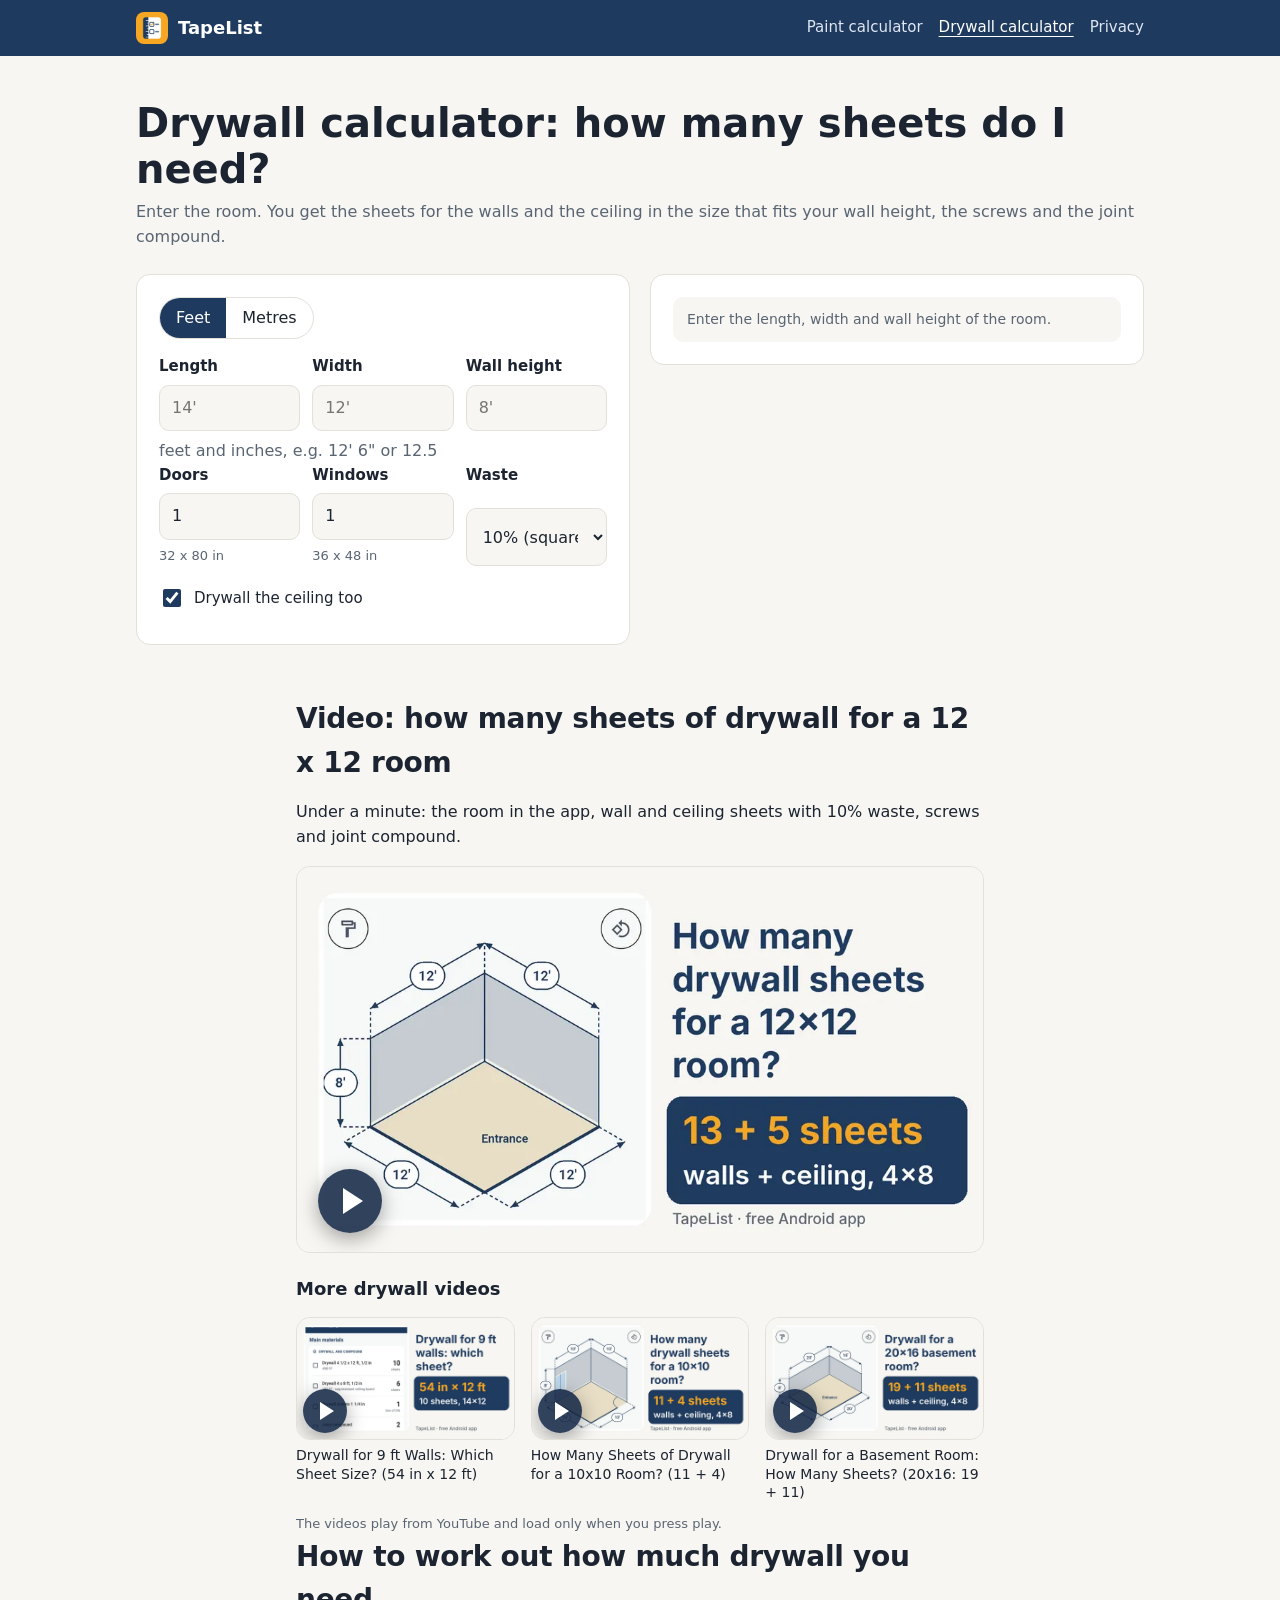
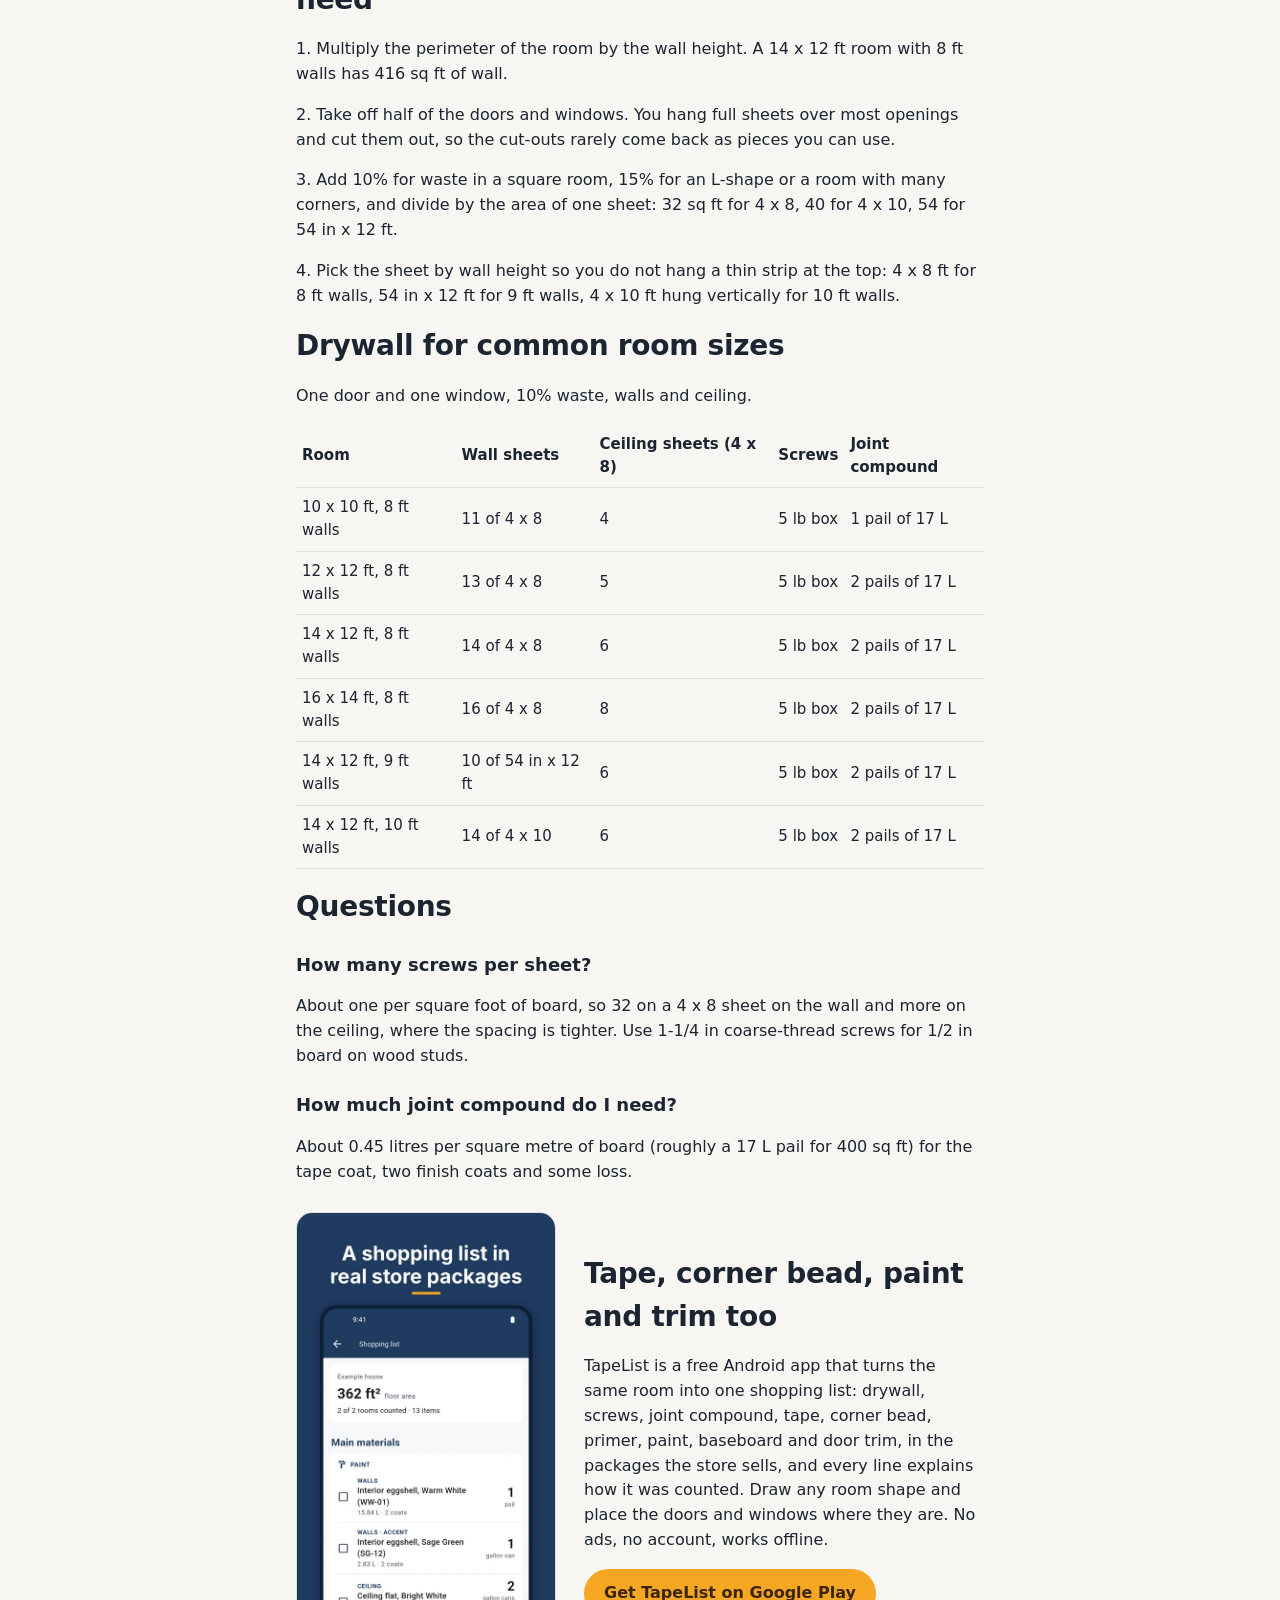
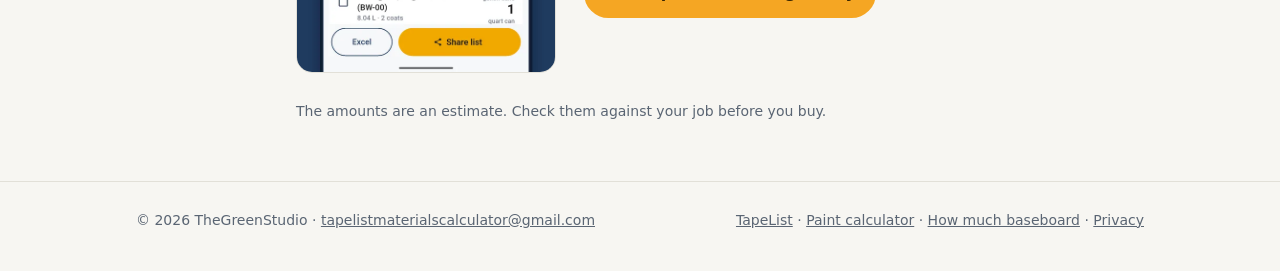
==== commit 301360e0: "New page: how much baseboard (12x12 example, video 11) Answer-first page with the method, worked exa" ====
--- a/drywall-calculator/index.html
+++ b/drywall-calculator/index.html
@@ -135,7 +135,7 @@
   <p class="hint" style="color:var(--muted);font-size:14px;margin-top:28px">The amounts are an estimate. Check them against your job before you buy.</p>
 </div></section>
 
-<footer><div class="wrap"><span>&copy; 2026 TheGreenStudio &middot; <a href="mailto:tapelistmaterialscalculator@gmail.com">tapelistmaterialscalculator@gmail.com</a></span><span><a href="/">TapeList</a> &middot; <a href="/paint-calculator/">Paint calculator</a> &middot; <a href="/privacy/">Privacy</a></span></div></footer>
+<footer><div class="wrap"><span>&copy; 2026 TheGreenStudio &middot; <a href="mailto:tapelistmaterialscalculator@gmail.com">tapelistmaterialscalculator@gmail.com</a></span><span><a href="/">TapeList</a> &middot; <a href="/paint-calculator/">Paint calculator</a> &middot; <a href="/how-much-baseboard/">How much baseboard</a> &middot; <a href="/privacy/">Privacy</a></span></div></footer>
 <script>
 document.querySelectorAll('a.video[data-yt]').forEach(function(a){a.addEventListener('click',function(e){e.preventDefault();var f=document.createElement('iframe');f.src='https://www.youtube-nocookie.com/embed/'+a.dataset.yt+'?autoplay=1&rel=0';f.title=a.getAttribute('aria-label');f.allow='autoplay; encrypted-media; picture-in-picture';f.allowFullscreen=true;f.className='video-frame';a.replaceWith(f);});});
 </script>
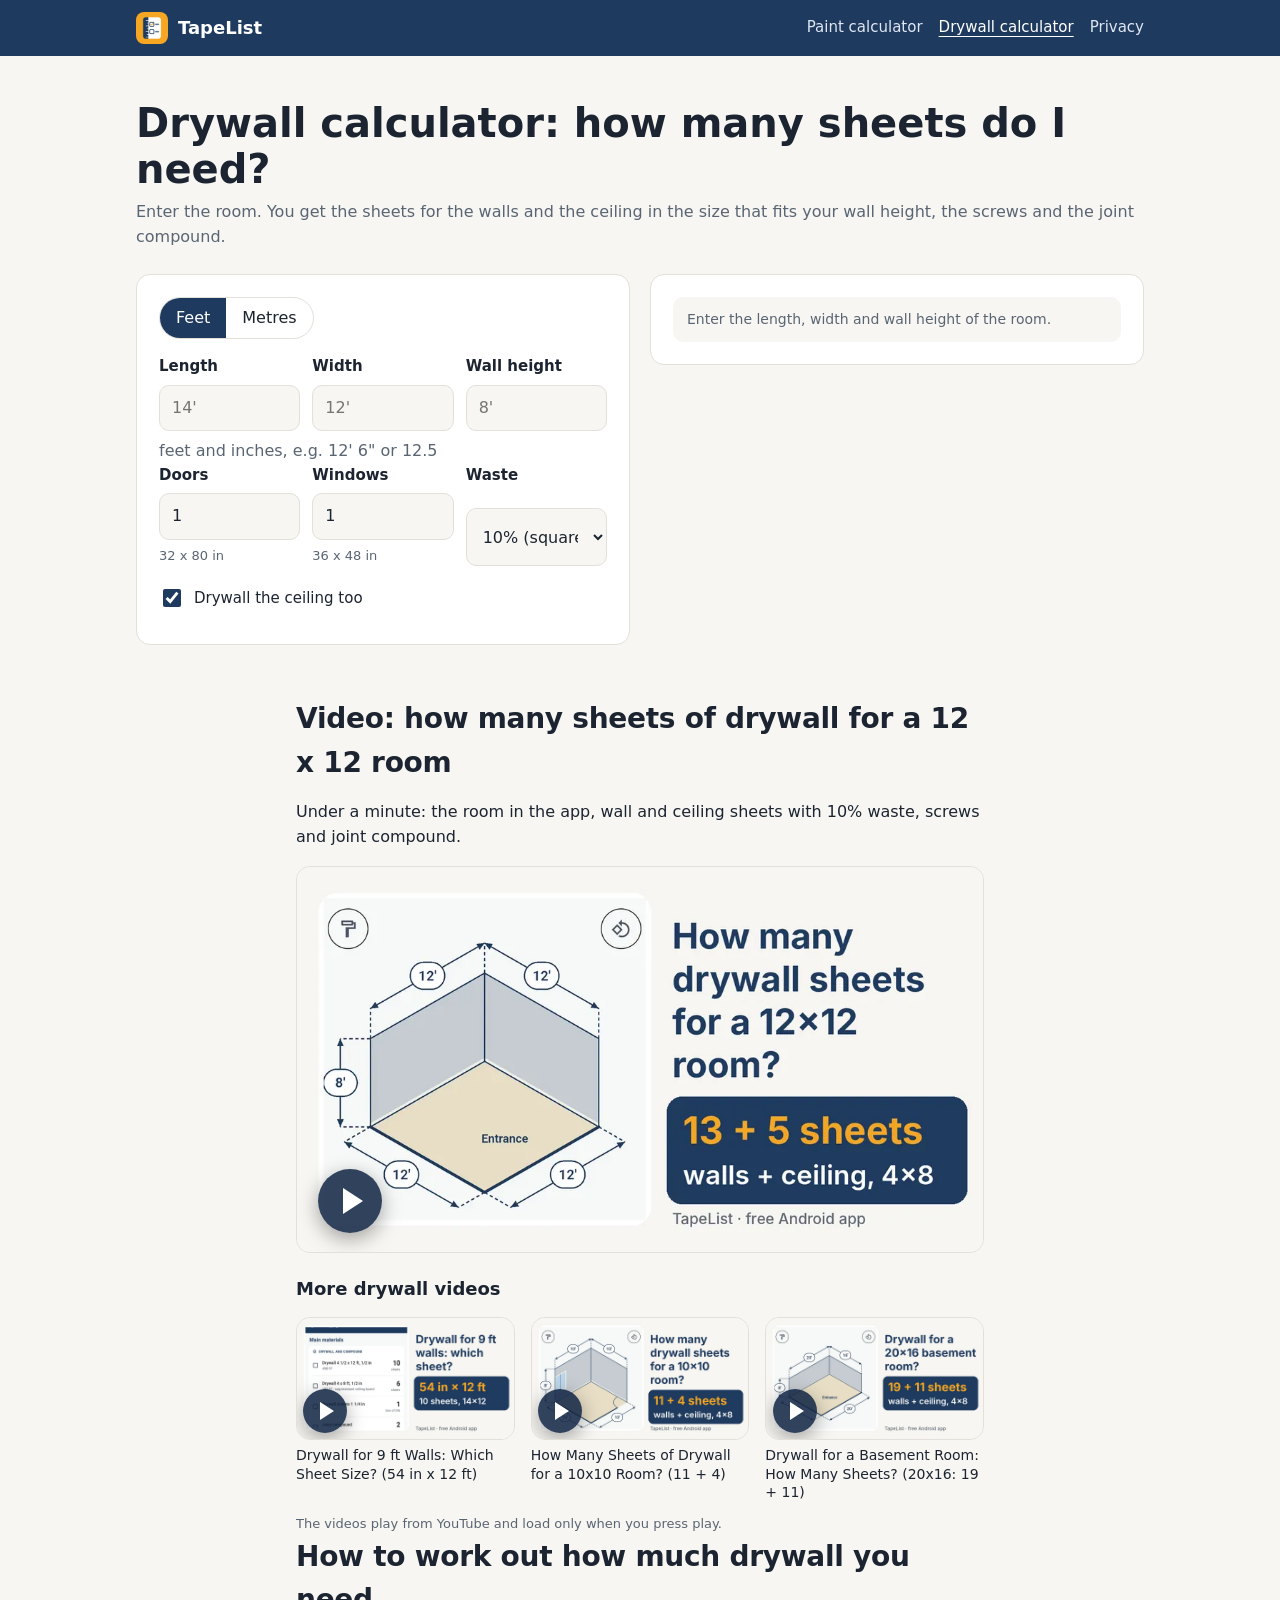
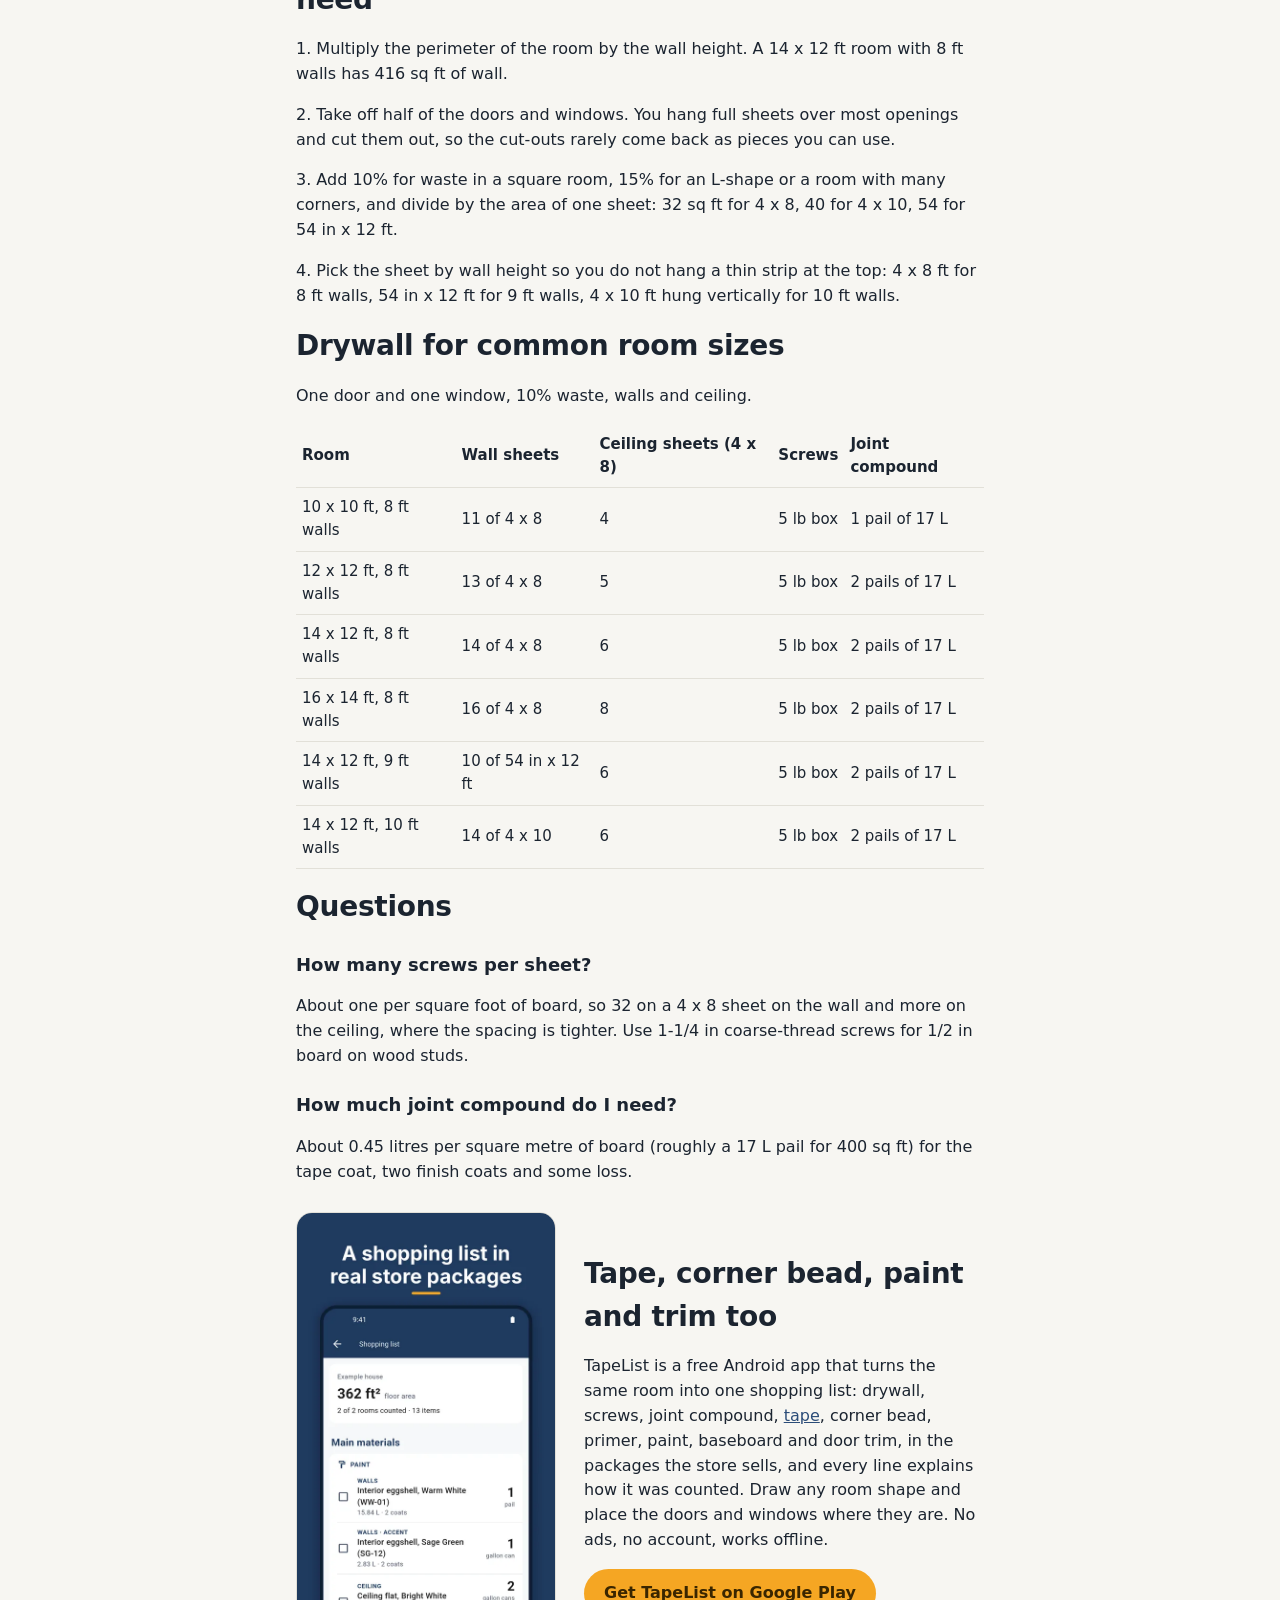
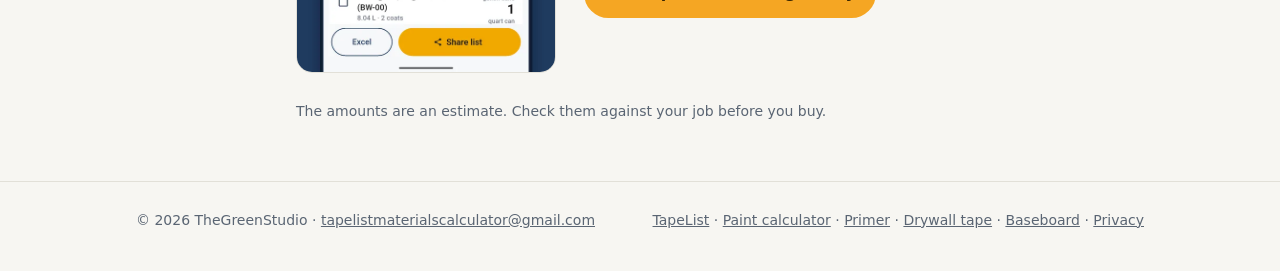
==== commit 4404bf8c: "New pages: how much primer, how much drywall tape Answer-first pages for queries already seen in Sea" ====
--- a/drywall-calculator/index.html
+++ b/drywall-calculator/index.html
@@ -128,14 +128,14 @@
     <img src="/img/7-shopping-list.webp" alt="TapeList app shopping list with drywall, screws and joint compound" width="540" height="960" loading="lazy">
     <div>
       <h2 style="margin-top:0">Tape, corner bead, paint and trim too</h2>
-      <p>TapeList is a free Android app that turns the same room into one shopping list: drywall, screws, joint compound, tape, corner bead, primer, paint, baseboard and door trim, in the packages the store sells, and every line explains how it was counted. Draw any room shape and place the doors and windows where they are. No ads, no account, works offline.</p>
+      <p>TapeList is a free Android app that turns the same room into one shopping list: drywall, screws, joint compound, <a href="/how-much-drywall-tape/">tape</a>, corner bead, primer, paint, baseboard and door trim, in the packages the store sells, and every line explains how it was counted. Draw any room shape and place the doors and windows where they are. No ads, no account, works offline.</p>
       <p><a class="btn" href="https://play.google.com/store/apps/details?id=io.github.tapelistapp&amp;referrer=utm_source%3Dtapelist_site%26utm_medium%3Dweb%26utm_campaign%3Ddrywall_calculator">Get TapeList on Google Play</a></p>
     </div>
   </div>
   <p class="hint" style="color:var(--muted);font-size:14px;margin-top:28px">The amounts are an estimate. Check them against your job before you buy.</p>
 </div></section>
 
-<footer><div class="wrap"><span>&copy; 2026 TheGreenStudio &middot; <a href="mailto:tapelistmaterialscalculator@gmail.com">tapelistmaterialscalculator@gmail.com</a></span><span><a href="/">TapeList</a> &middot; <a href="/paint-calculator/">Paint calculator</a> &middot; <a href="/how-much-baseboard/">How much baseboard</a> &middot; <a href="/privacy/">Privacy</a></span></div></footer>
+<footer><div class="wrap"><span>&copy; 2026 TheGreenStudio &middot; <a href="mailto:tapelistmaterialscalculator@gmail.com">tapelistmaterialscalculator@gmail.com</a></span><span><a href="/">TapeList</a> &middot; <a href="/paint-calculator/">Paint calculator</a> &middot; <a href="/how-much-primer/">Primer</a> &middot; <a href="/how-much-drywall-tape/">Drywall tape</a> &middot; <a href="/how-much-baseboard/">Baseboard</a> &middot; <a href="/privacy/">Privacy</a></span></div></footer>
 <script>
 document.querySelectorAll('a.video[data-yt]').forEach(function(a){a.addEventListener('click',function(e){e.preventDefault();var f=document.createElement('iframe');f.src='https://www.youtube-nocookie.com/embed/'+a.dataset.yt+'?autoplay=1&rel=0';f.title=a.getAttribute('aria-label');f.allow='autoplay; encrypted-media; picture-in-picture';f.allowFullscreen=true;f.className='video-frame';a.replaceWith(f);});});
 </script>
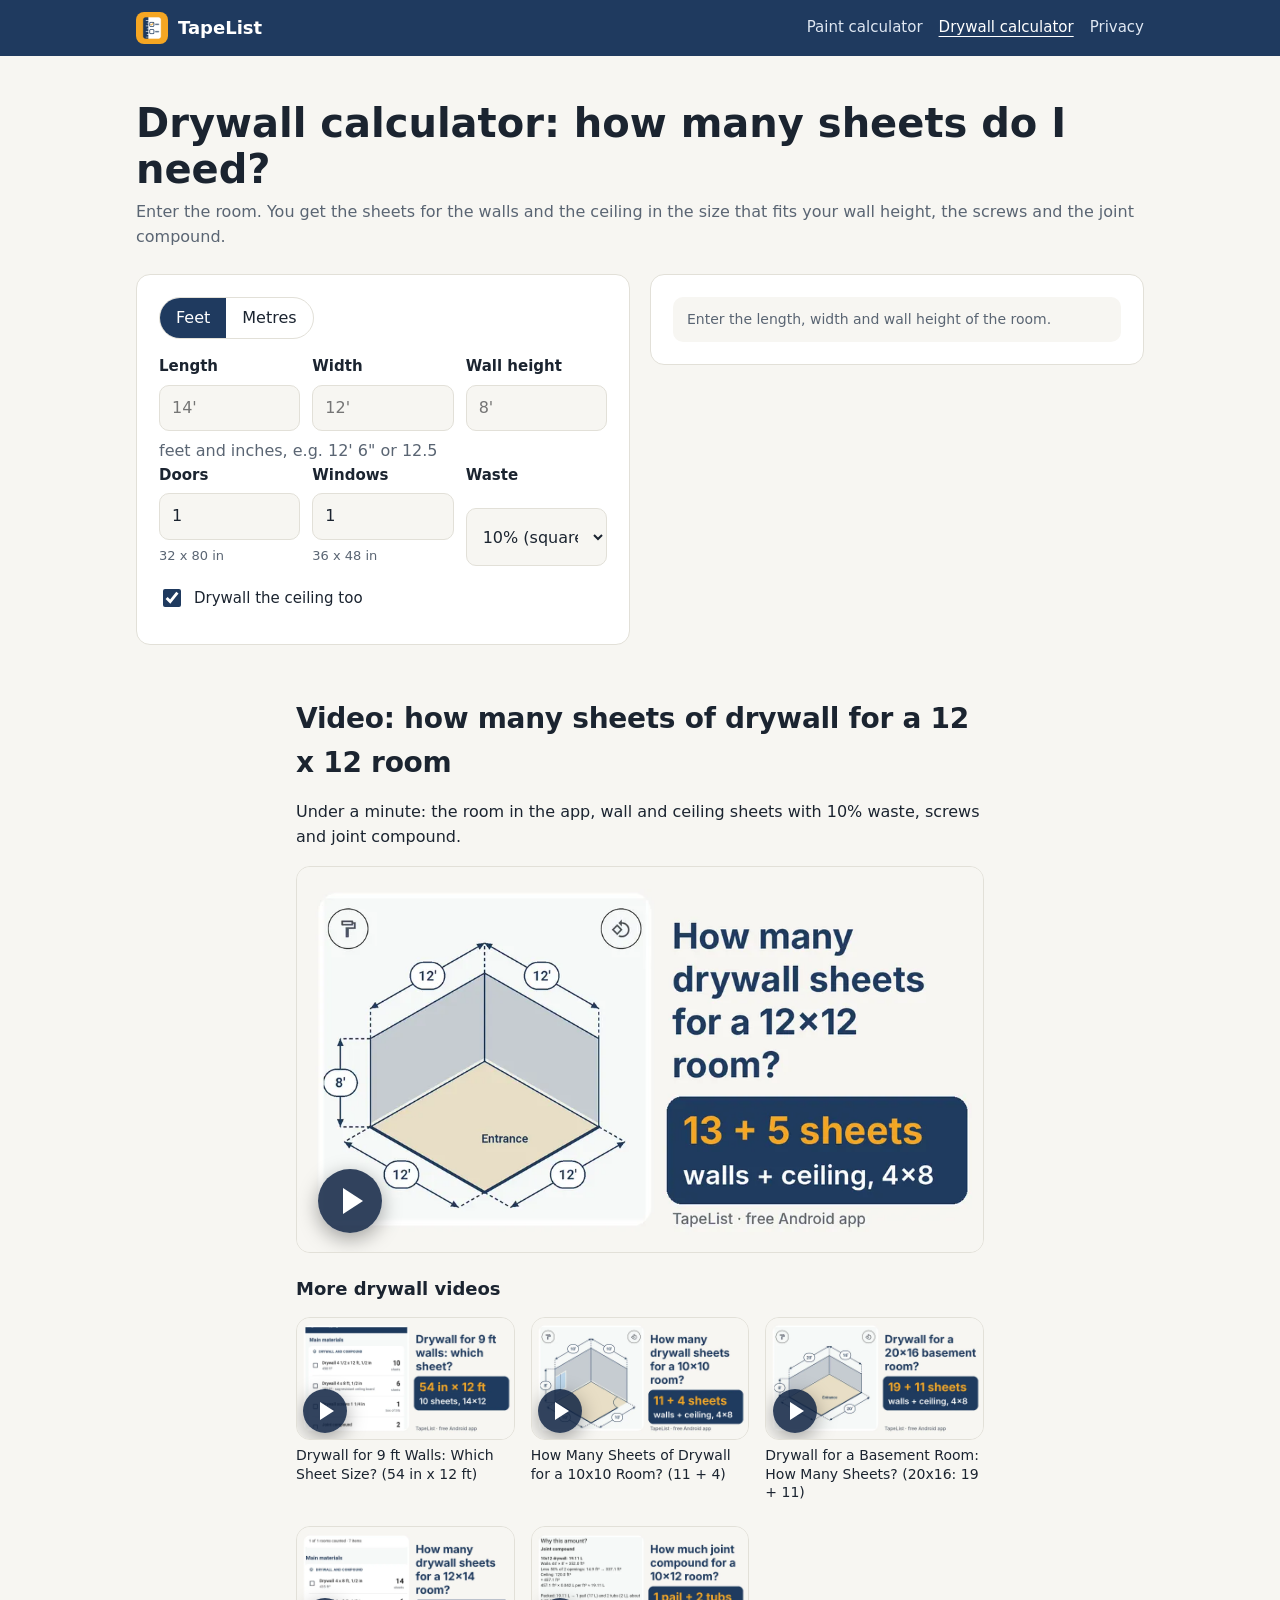
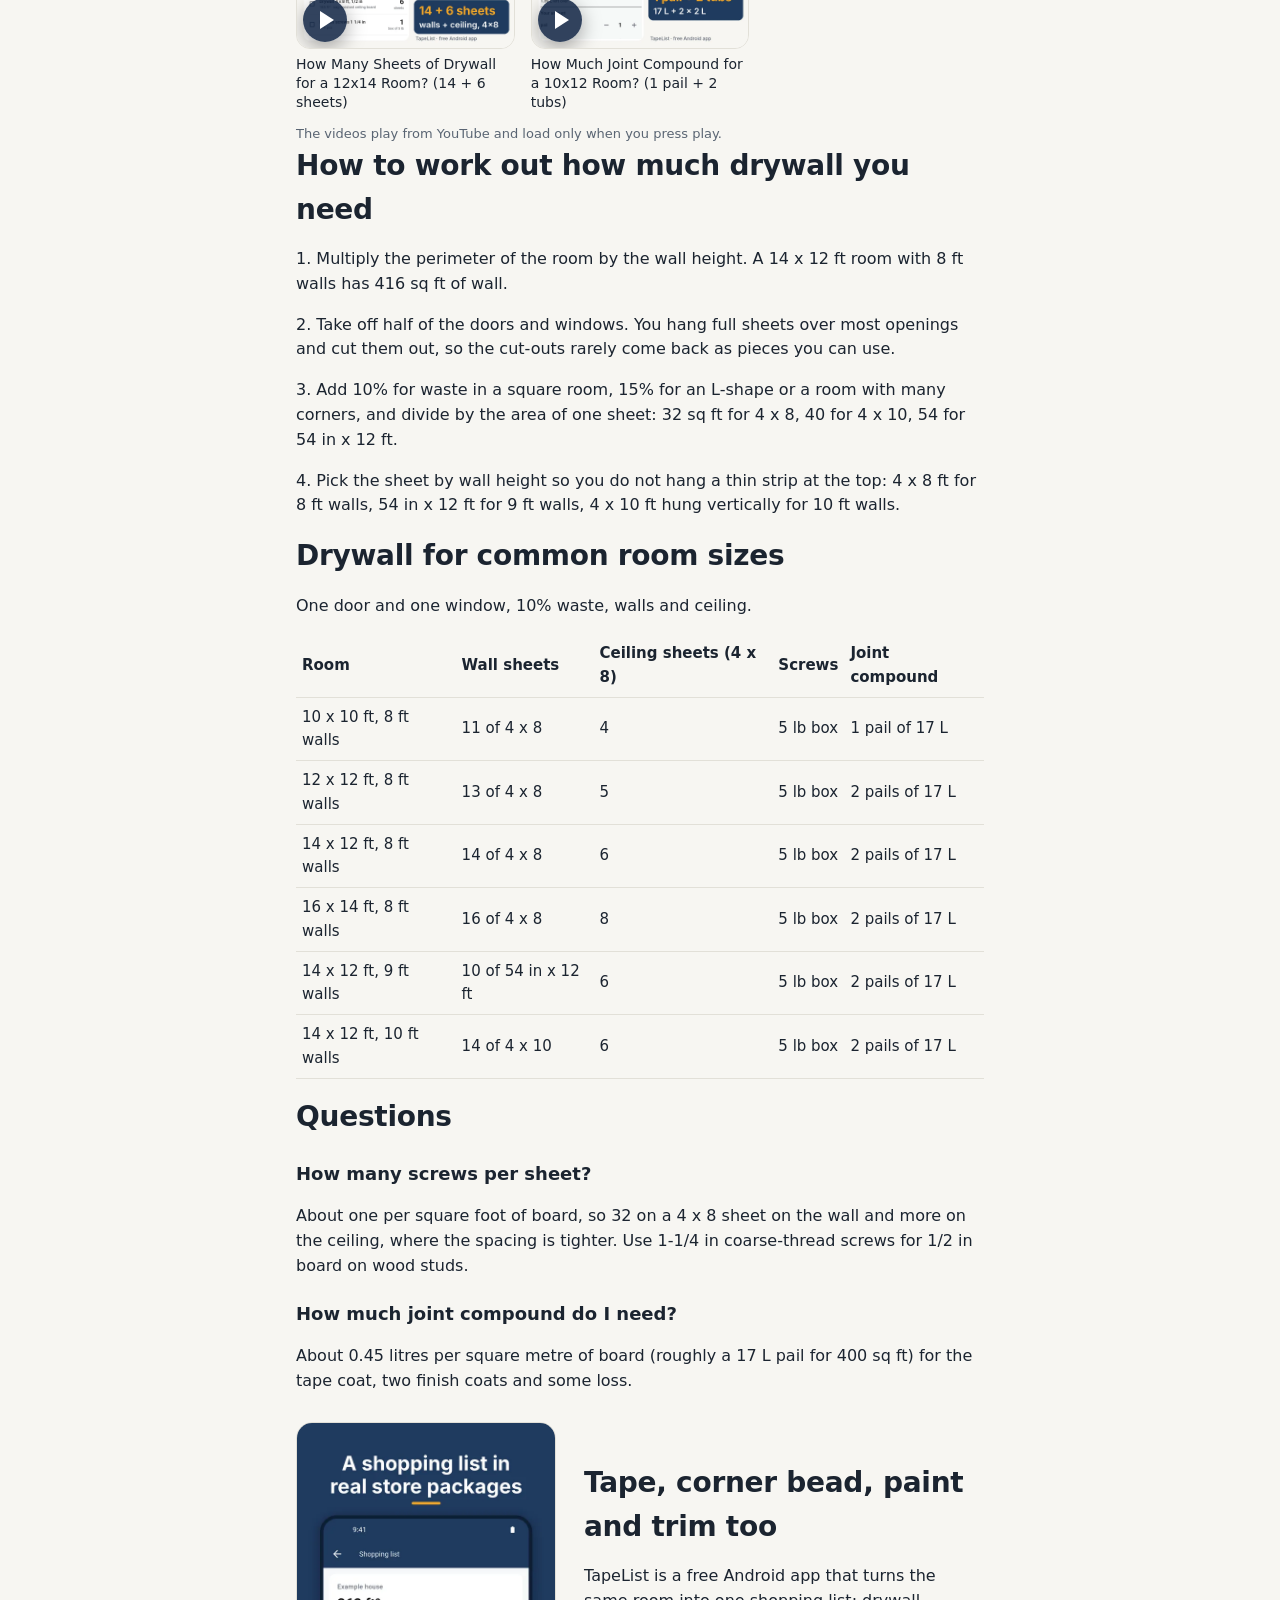
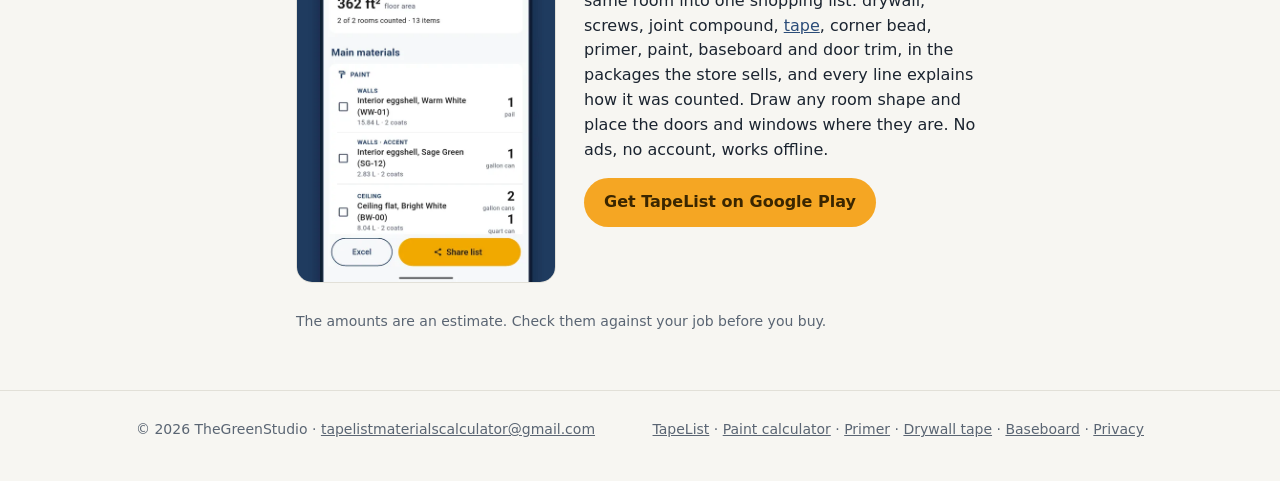
==== commit f4775773: "Drywall page: videos 15 (12x14 sheets) and 16 (joint compound 10x12) Co-Authored-By: Claude Opus 5.5" ====
--- a/drywall-calculator/index.html
+++ b/drywall-calculator/index.html
@@ -32,6 +32,12 @@
 </script>
 <script type="application/ld+json">
 {"@context": "https://schema.org", "@type": "VideoObject", "name": "Drywall for a Basement Room: How Many Sheets? (20x16: 19 + 11)", "description": "A 20x16 basement room with 8 ft walls, two doors and three windows takes 19 sheets of 4x8 drywall for the walls and 11 for the ceiling (10% waste included), plus 1 box of screws (5 lb) and 2 pails of joint compound (17 L) and a 2 L tub.", "thumbnailUrl": ["https://tapelistapp.github.io/img/video-v10-drywall-basement.webp", "https://i.ytimg.com/vi/WpyYuWPqc_0/hqdefault.jpg"], "uploadDate": "2026-11-25T18:00:00-06:00", "duration": "PT51S", "embedUrl": "https://www.youtube-nocookie.com/embed/WpyYuWPqc_0", "url": "https://www.youtube.com/watch?v=WpyYuWPqc_0", "publisher": {"@type": "Organization", "name": "TheGreenStudio"}}
+</script>
+<script type="application/ld+json">
+{"@context": "https://schema.org", "@type": "VideoObject", "name": "How Many Sheets of Drywall for a 12x14 Room? (14 + 6 sheets)", "description": "A 12x14 room with 8 ft walls, one door and two windows needs 14 sheets of 4x8 drywall for the walls and 6 sheets of ceiling board, with 10% waste. Tape: 206 ft, one 250 ft roll.", "thumbnailUrl": ["https://tapelistapp.github.io/img/video-v15-drywall-12x14.webp", "https://i.ytimg.com/vi/Abt0x1RE_ms/hqdefault.jpg"], "uploadDate": "2026-11-27T17:10:00-06:00", "duration": "PT46S", "embedUrl": "https://www.youtube-nocookie.com/embed/Abt0x1RE_ms", "url": "https://www.youtube.com/watch?v=Abt0x1RE_ms", "publisher": {"@type": "Organization", "name": "TheGreenStudio"}}
+</script>
+<script type="application/ld+json">
+{"@context": "https://schema.org", "@type": "VideoObject", "name": "How Much Joint Compound for a 10x12 Room? (1 pail + 2 tubs)", "description": "A 10x12 room with 8 ft walls, one door and one window needs 19.11 L of joint compound for the walls and the ceiling: 1 pail of 17 L and 2 tubs of 2 L, about 1.9 L left over. Two pails would leave 15 L.", "thumbnailUrl": ["https://tapelistapp.github.io/img/video-v16-joint-compound-10x12.webp", "https://i.ytimg.com/vi/QU0DkTvGRYA/hqdefault.jpg"], "uploadDate": "2026-11-27T17:10:00-06:00", "duration": "PT51S", "embedUrl": "https://www.youtube-nocookie.com/embed/QU0DkTvGRYA", "url": "https://www.youtube.com/watch?v=QU0DkTvGRYA", "publisher": {"@type": "Organization", "name": "TheGreenStudio"}}
 </script>
 </head>
 <body>
@@ -94,6 +100,20 @@
   </a>
     <figcaption>Drywall for a Basement Room: How Many Sheets? (20x16: 19 + 11)</figcaption>
   </figure>
+  <figure>
+  <a class="video" href="https://www.youtube.com/watch?v=Abt0x1RE_ms" data-yt="Abt0x1RE_ms" aria-label="Play the video: How Many Sheets of Drywall for a 12x14 Room? (14 + 6 sheets)">
+    <img src="/img/video-v15-drywall-12x14.webp" alt="How Many Sheets of Drywall for a 12x14 Room? (14 + 6 sheets)" width="960" height="540" loading="lazy">
+    <span class="play" aria-hidden="true"></span>
+  </a>
+    <figcaption>How Many Sheets of Drywall for a 12x14 Room? (14 + 6 sheets)</figcaption>
+  </figure>
+  <figure>
+  <a class="video" href="https://www.youtube.com/watch?v=QU0DkTvGRYA" data-yt="QU0DkTvGRYA" aria-label="Play the video: How Much Joint Compound for a 10x12 Room? (1 pail + 2 tubs)">
+    <img src="/img/video-v16-joint-compound-10x12.webp" alt="How Much Joint Compound for a 10x12 Room? (1 pail + 2 tubs)" width="960" height="540" loading="lazy">
+    <span class="play" aria-hidden="true"></span>
+  </a>
+    <figcaption>How Much Joint Compound for a 10x12 Room? (1 pail + 2 tubs)</figcaption>
+  </figure>
 </div>
   <p class="hint video-note">The videos play from YouTube and load only when you press play.</p>
 </div>
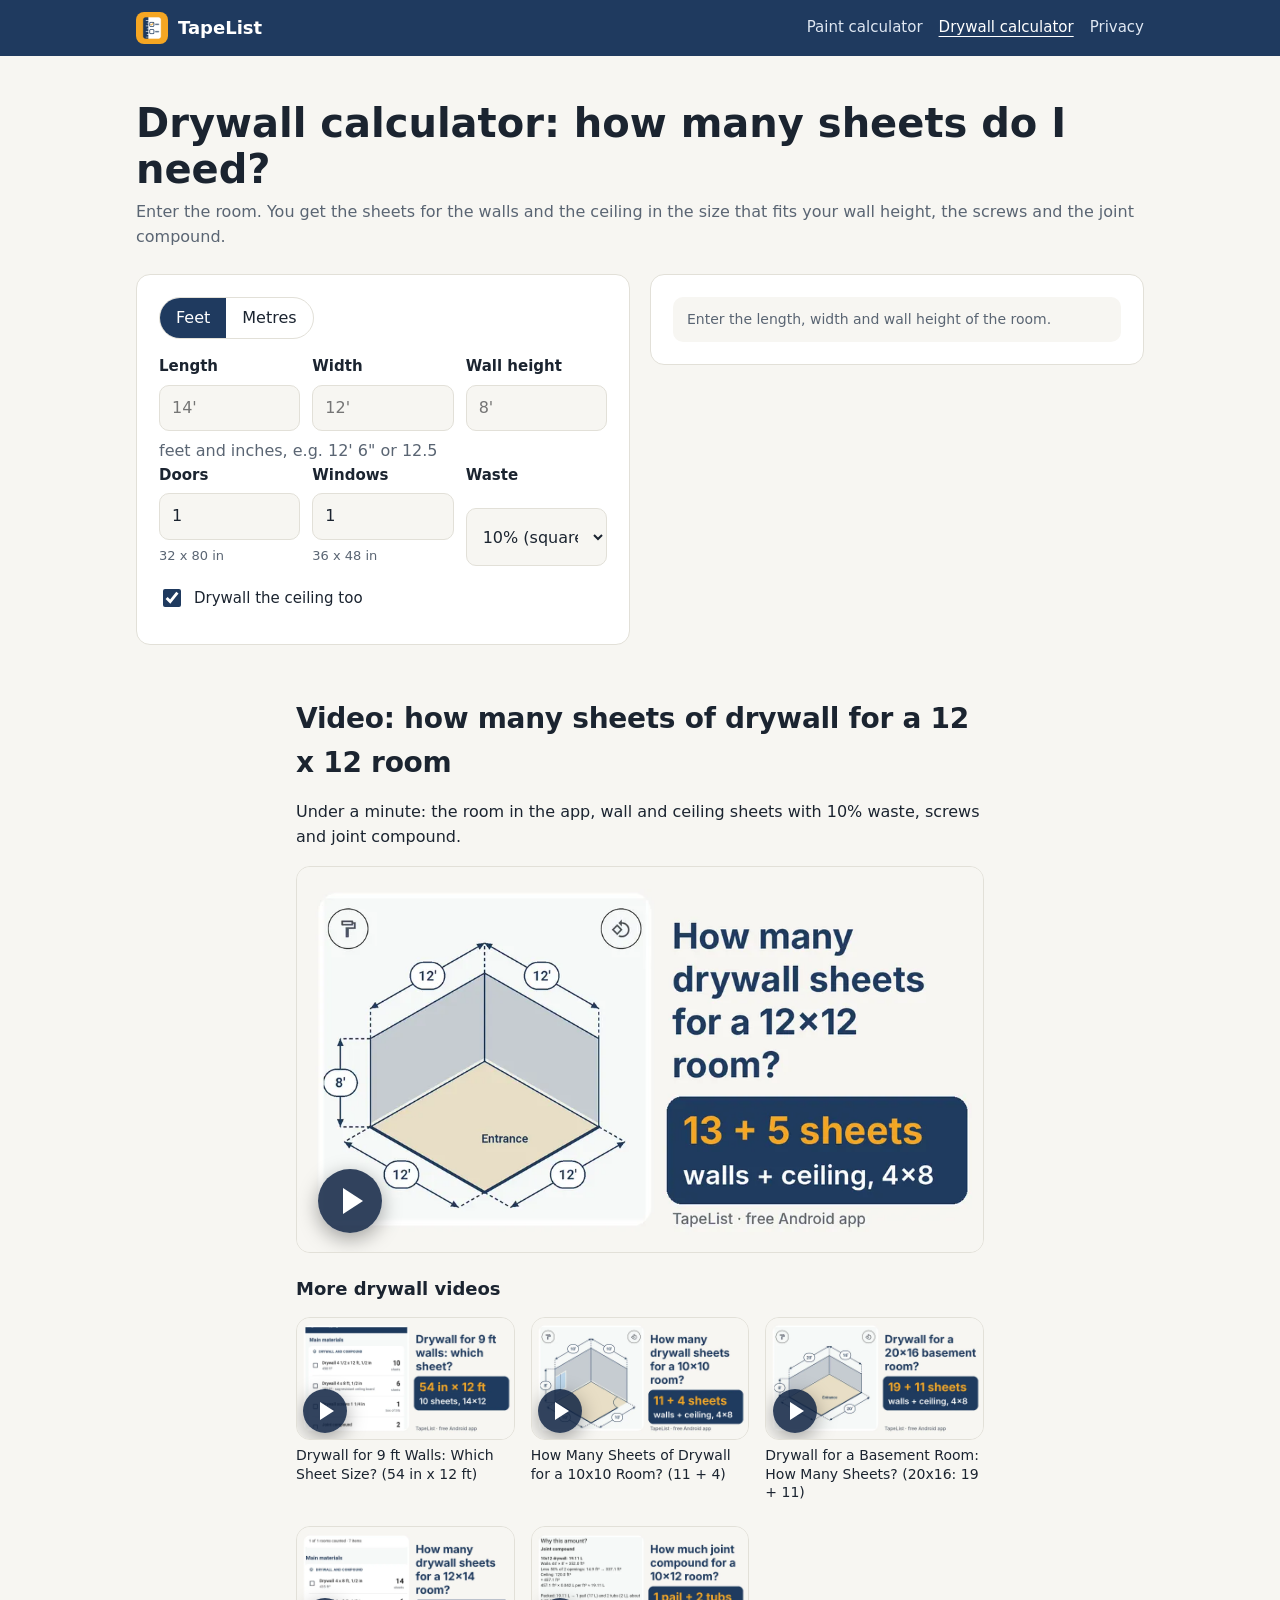
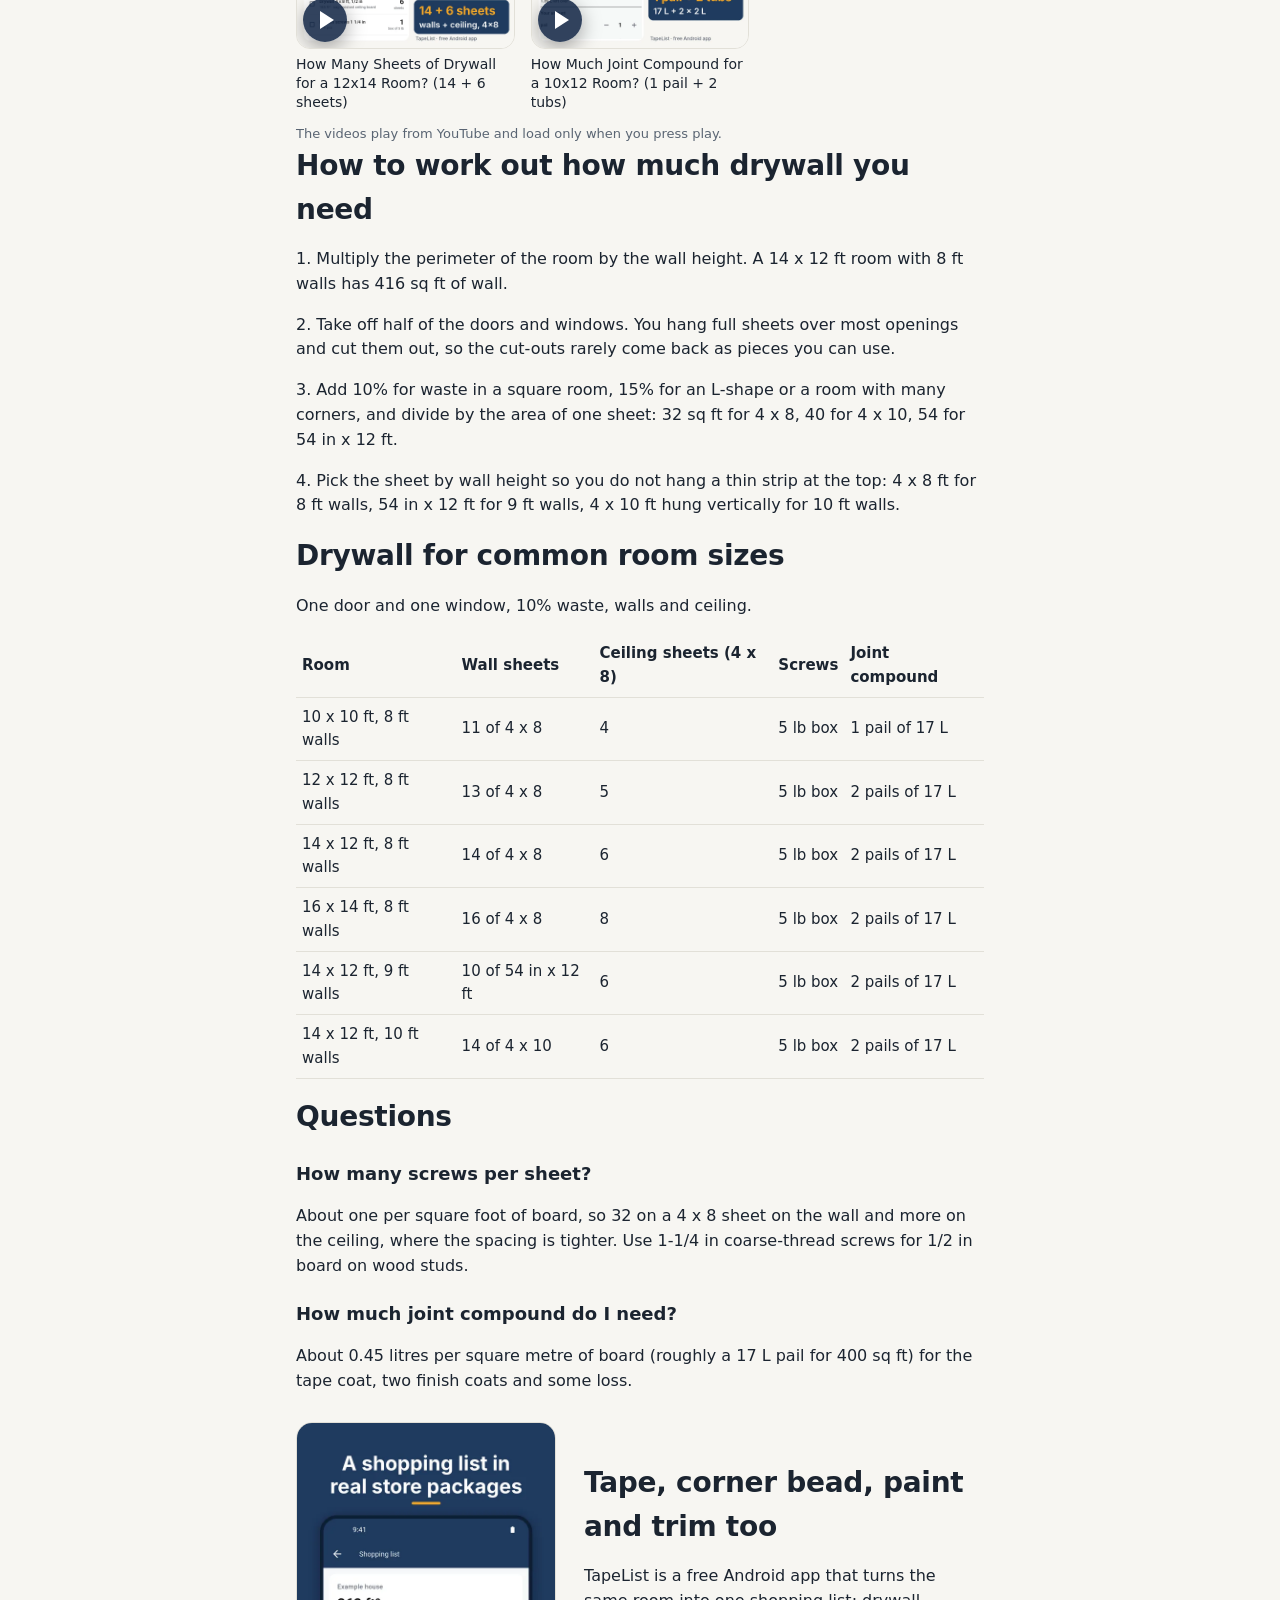
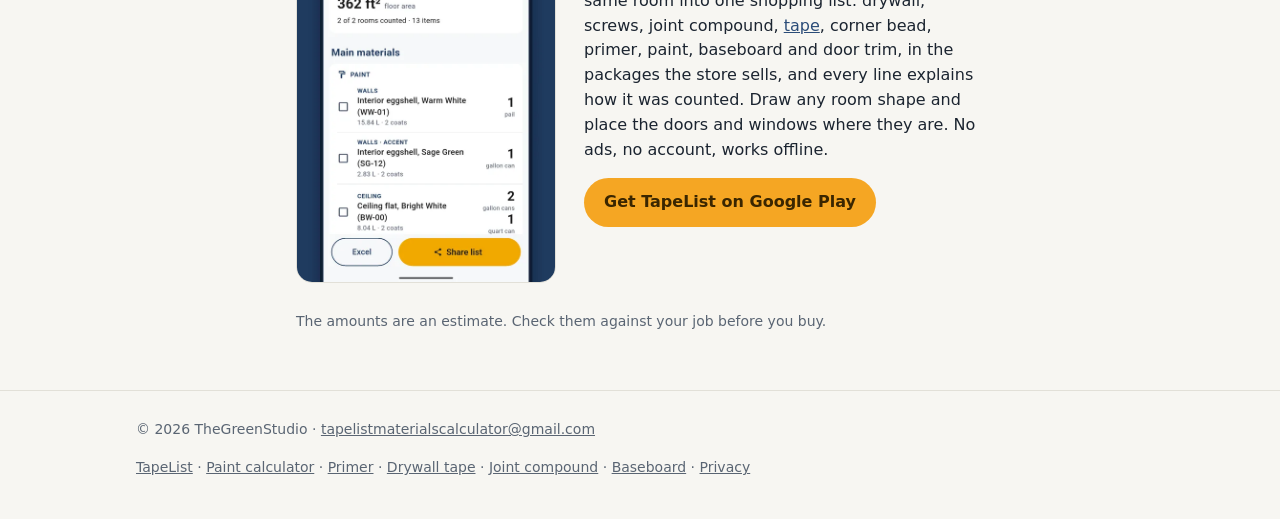
==== commit 16b34acc: "New page: how much joint compound (videos 16, 18), footer link on all pages Co-Authored-By: Claude O" ====
--- a/drywall-calculator/index.html
+++ b/drywall-calculator/index.html
@@ -155,7 +155,7 @@
   <p class="hint" style="color:var(--muted);font-size:14px;margin-top:28px">The amounts are an estimate. Check them against your job before you buy.</p>
 </div></section>
 
-<footer><div class="wrap"><span>&copy; 2026 TheGreenStudio &middot; <a href="mailto:tapelistmaterialscalculator@gmail.com">tapelistmaterialscalculator@gmail.com</a></span><span><a href="/">TapeList</a> &middot; <a href="/paint-calculator/">Paint calculator</a> &middot; <a href="/how-much-primer/">Primer</a> &middot; <a href="/how-much-drywall-tape/">Drywall tape</a> &middot; <a href="/how-much-baseboard/">Baseboard</a> &middot; <a href="/privacy/">Privacy</a></span></div></footer>
+<footer><div class="wrap"><span>&copy; 2026 TheGreenStudio &middot; <a href="mailto:tapelistmaterialscalculator@gmail.com">tapelistmaterialscalculator@gmail.com</a></span><span><a href="/">TapeList</a> &middot; <a href="/paint-calculator/">Paint calculator</a> &middot; <a href="/how-much-primer/">Primer</a> &middot; <a href="/how-much-drywall-tape/">Drywall tape</a> &middot; <a href="/how-much-joint-compound/">Joint compound</a> &middot; <a href="/how-much-baseboard/">Baseboard</a> &middot; <a href="/privacy/">Privacy</a></span></div></footer>
 <script>
 document.querySelectorAll('a.video[data-yt]').forEach(function(a){a.addEventListener('click',function(e){e.preventDefault();var f=document.createElement('iframe');f.src='https://www.youtube-nocookie.com/embed/'+a.dataset.yt+'?autoplay=1&rel=0';f.title=a.getAttribute('aria-label');f.allow='autoplay; encrypted-media; picture-in-picture';f.allowFullscreen=true;f.className='video-frame';a.replaceWith(f);});});
 </script>
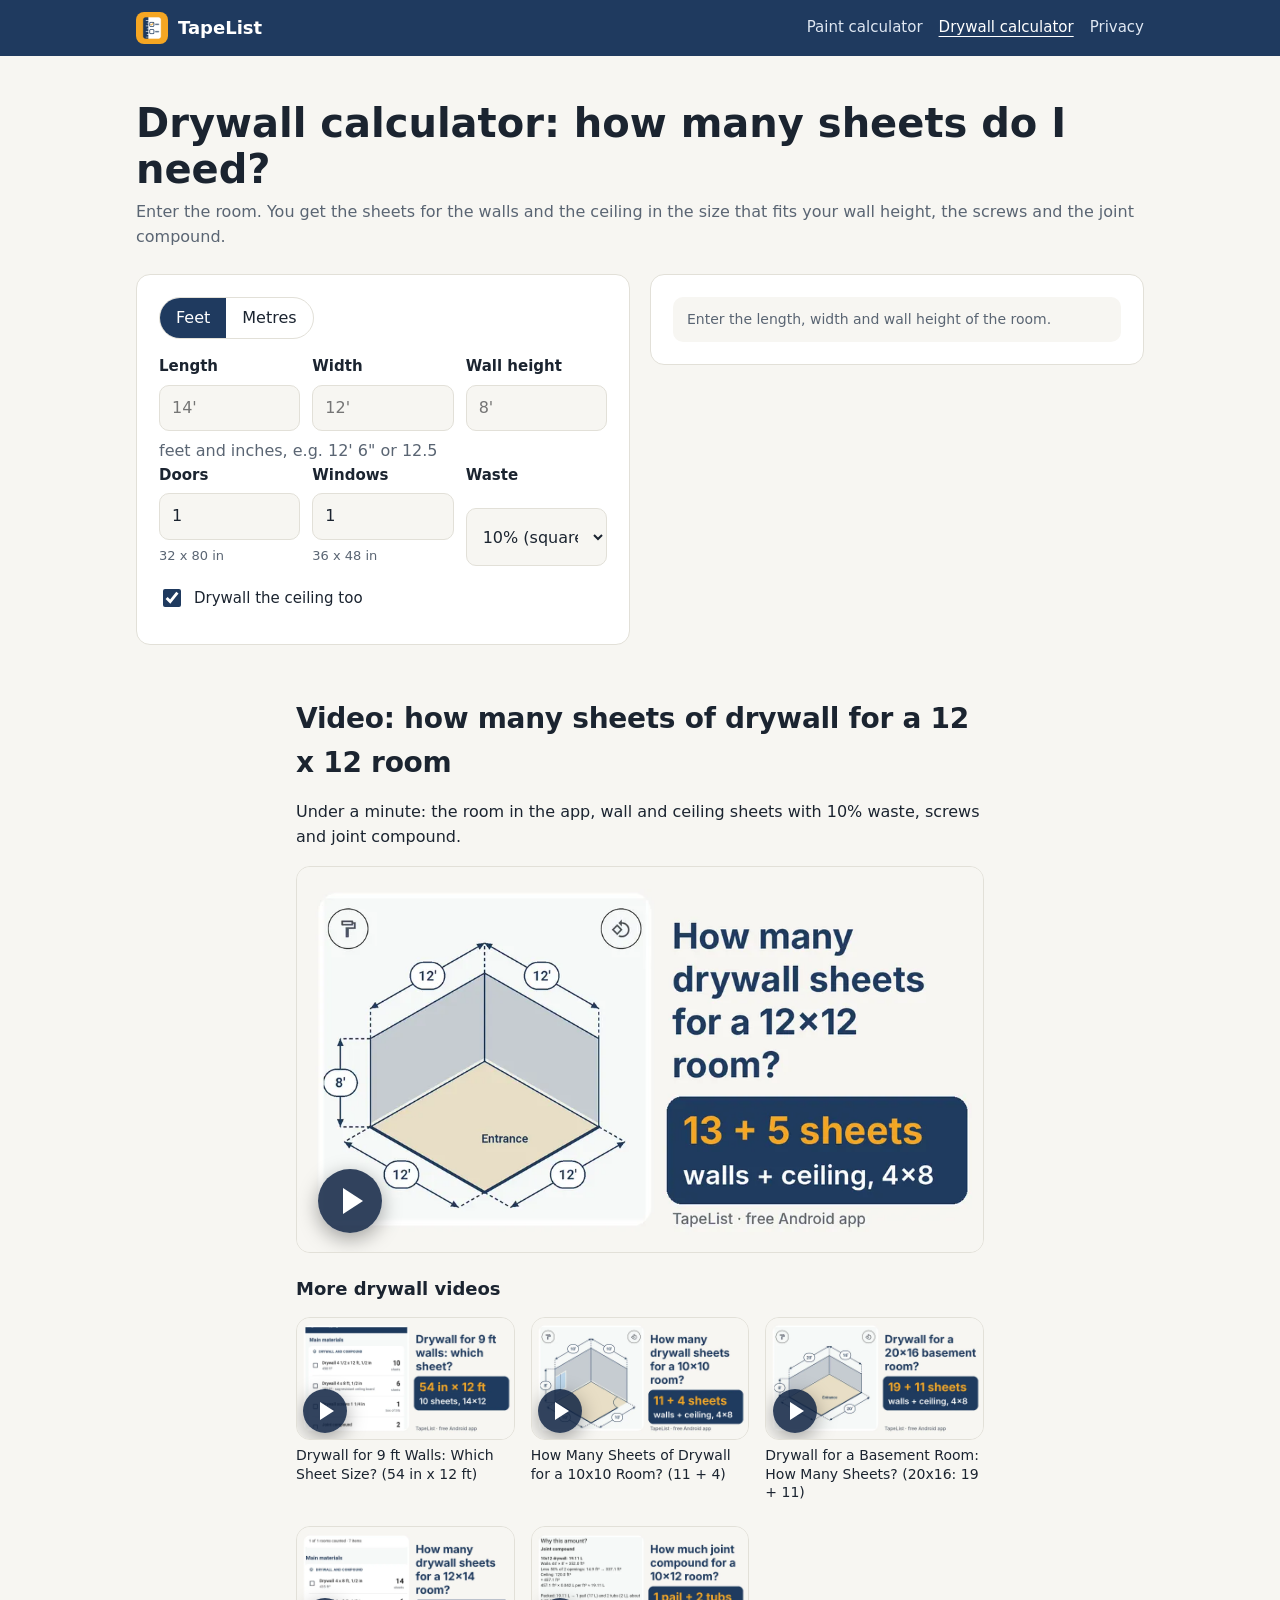
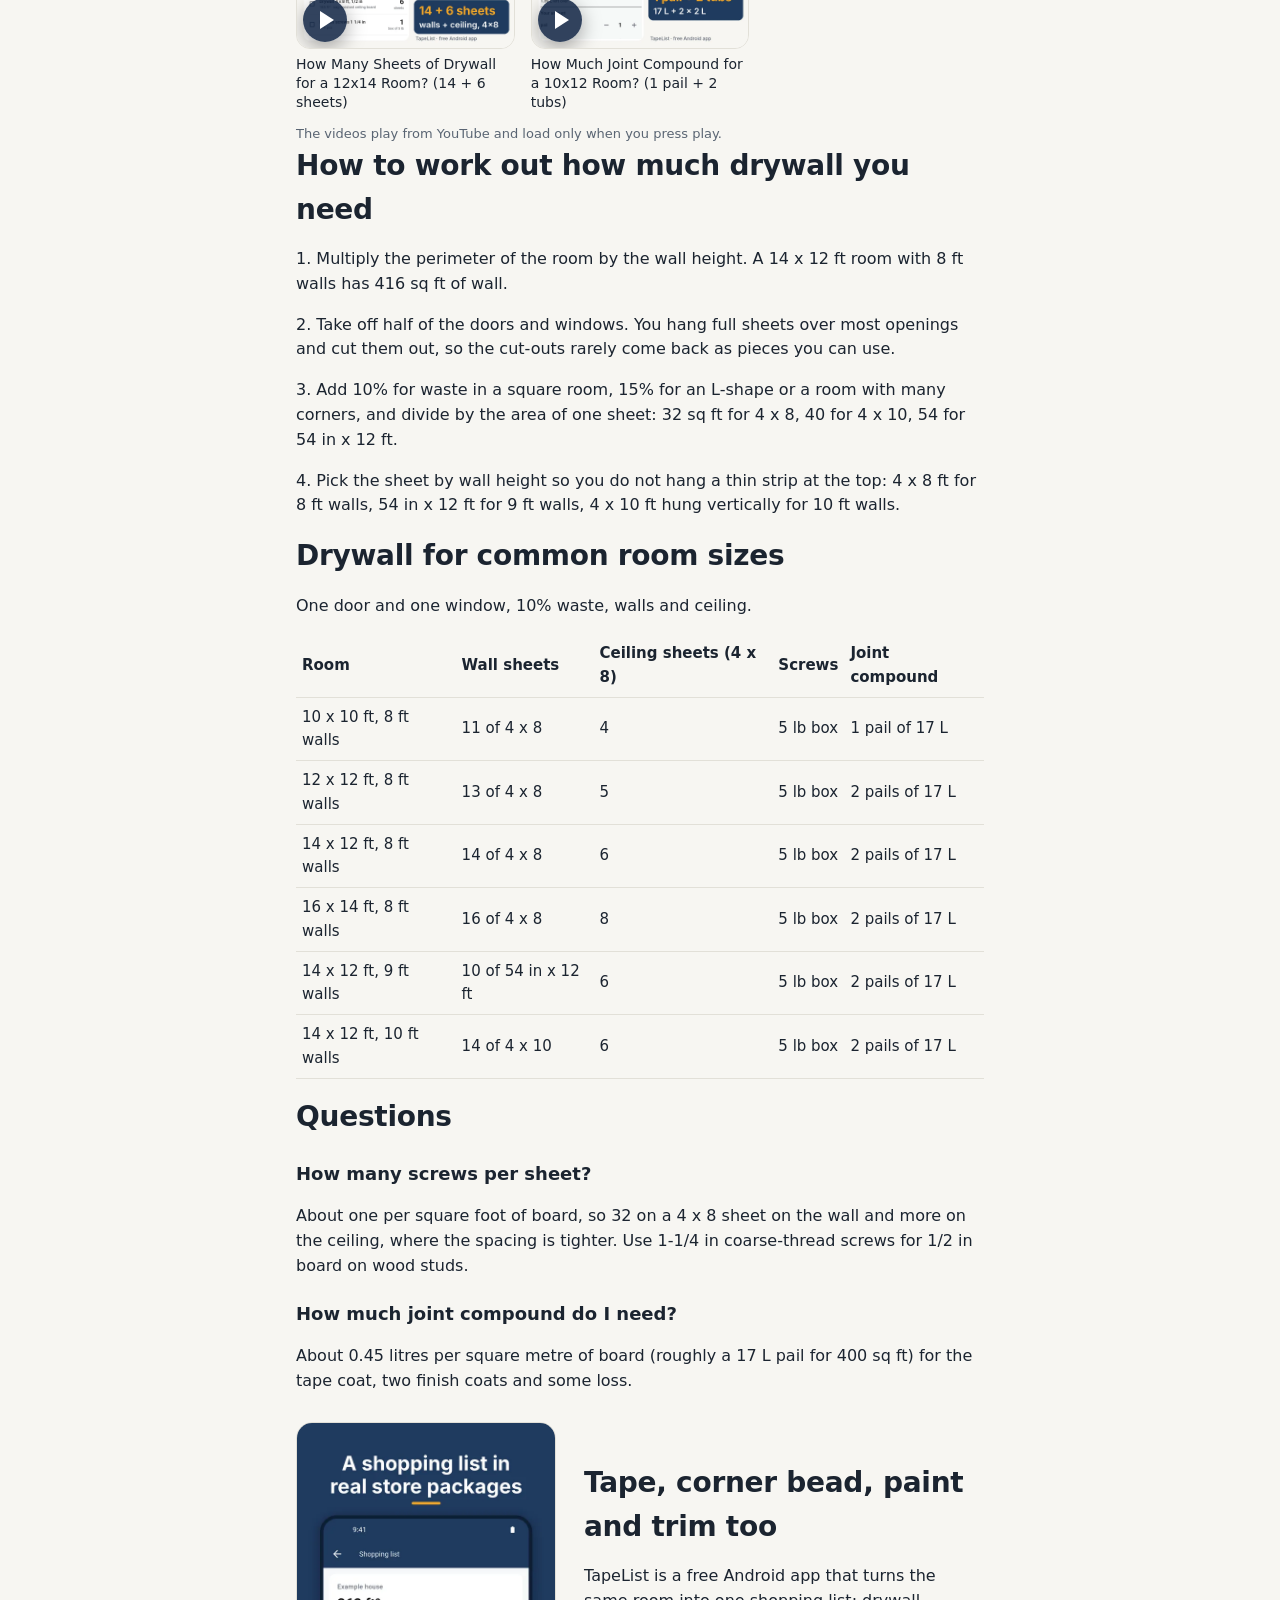
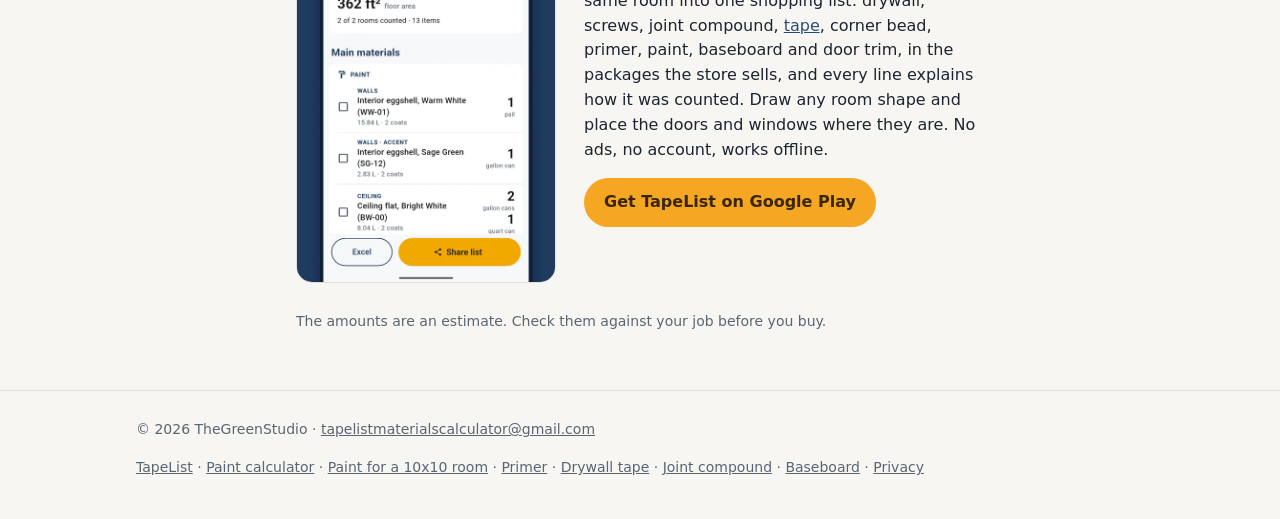
==== commit 1b044fdf: "New page: paint for a 10x10 room (real embed); tape page main video as a real embed (video indexing " ====
--- a/drywall-calculator/index.html
+++ b/drywall-calculator/index.html
@@ -155,7 +155,7 @@
   <p class="hint" style="color:var(--muted);font-size:14px;margin-top:28px">The amounts are an estimate. Check them against your job before you buy.</p>
 </div></section>
 
-<footer><div class="wrap"><span>&copy; 2026 TheGreenStudio &middot; <a href="mailto:tapelistmaterialscalculator@gmail.com">tapelistmaterialscalculator@gmail.com</a></span><span><a href="/">TapeList</a> &middot; <a href="/paint-calculator/">Paint calculator</a> &middot; <a href="/how-much-primer/">Primer</a> &middot; <a href="/how-much-drywall-tape/">Drywall tape</a> &middot; <a href="/how-much-joint-compound/">Joint compound</a> &middot; <a href="/how-much-baseboard/">Baseboard</a> &middot; <a href="/privacy/">Privacy</a></span></div></footer>
+<footer><div class="wrap"><span>&copy; 2026 TheGreenStudio &middot; <a href="mailto:tapelistmaterialscalculator@gmail.com">tapelistmaterialscalculator@gmail.com</a></span><span><a href="/">TapeList</a> &middot; <a href="/paint-calculator/">Paint calculator</a> &middot; <a href="/how-much-paint-10x10-room/">Paint for a 10x10 room</a> &middot; <a href="/how-much-primer/">Primer</a> &middot; <a href="/how-much-drywall-tape/">Drywall tape</a> &middot; <a href="/how-much-joint-compound/">Joint compound</a> &middot; <a href="/how-much-baseboard/">Baseboard</a> &middot; <a href="/privacy/">Privacy</a></span></div></footer>
 <script>
 document.querySelectorAll('a.video[data-yt]').forEach(function(a){a.addEventListener('click',function(e){e.preventDefault();var f=document.createElement('iframe');f.src='https://www.youtube-nocookie.com/embed/'+a.dataset.yt+'?autoplay=1&rel=0';f.title=a.getAttribute('aria-label');f.allow='autoplay; encrypted-media; picture-in-picture';f.allowFullscreen=true;f.className='video-frame';a.replaceWith(f);});});
 </script>
